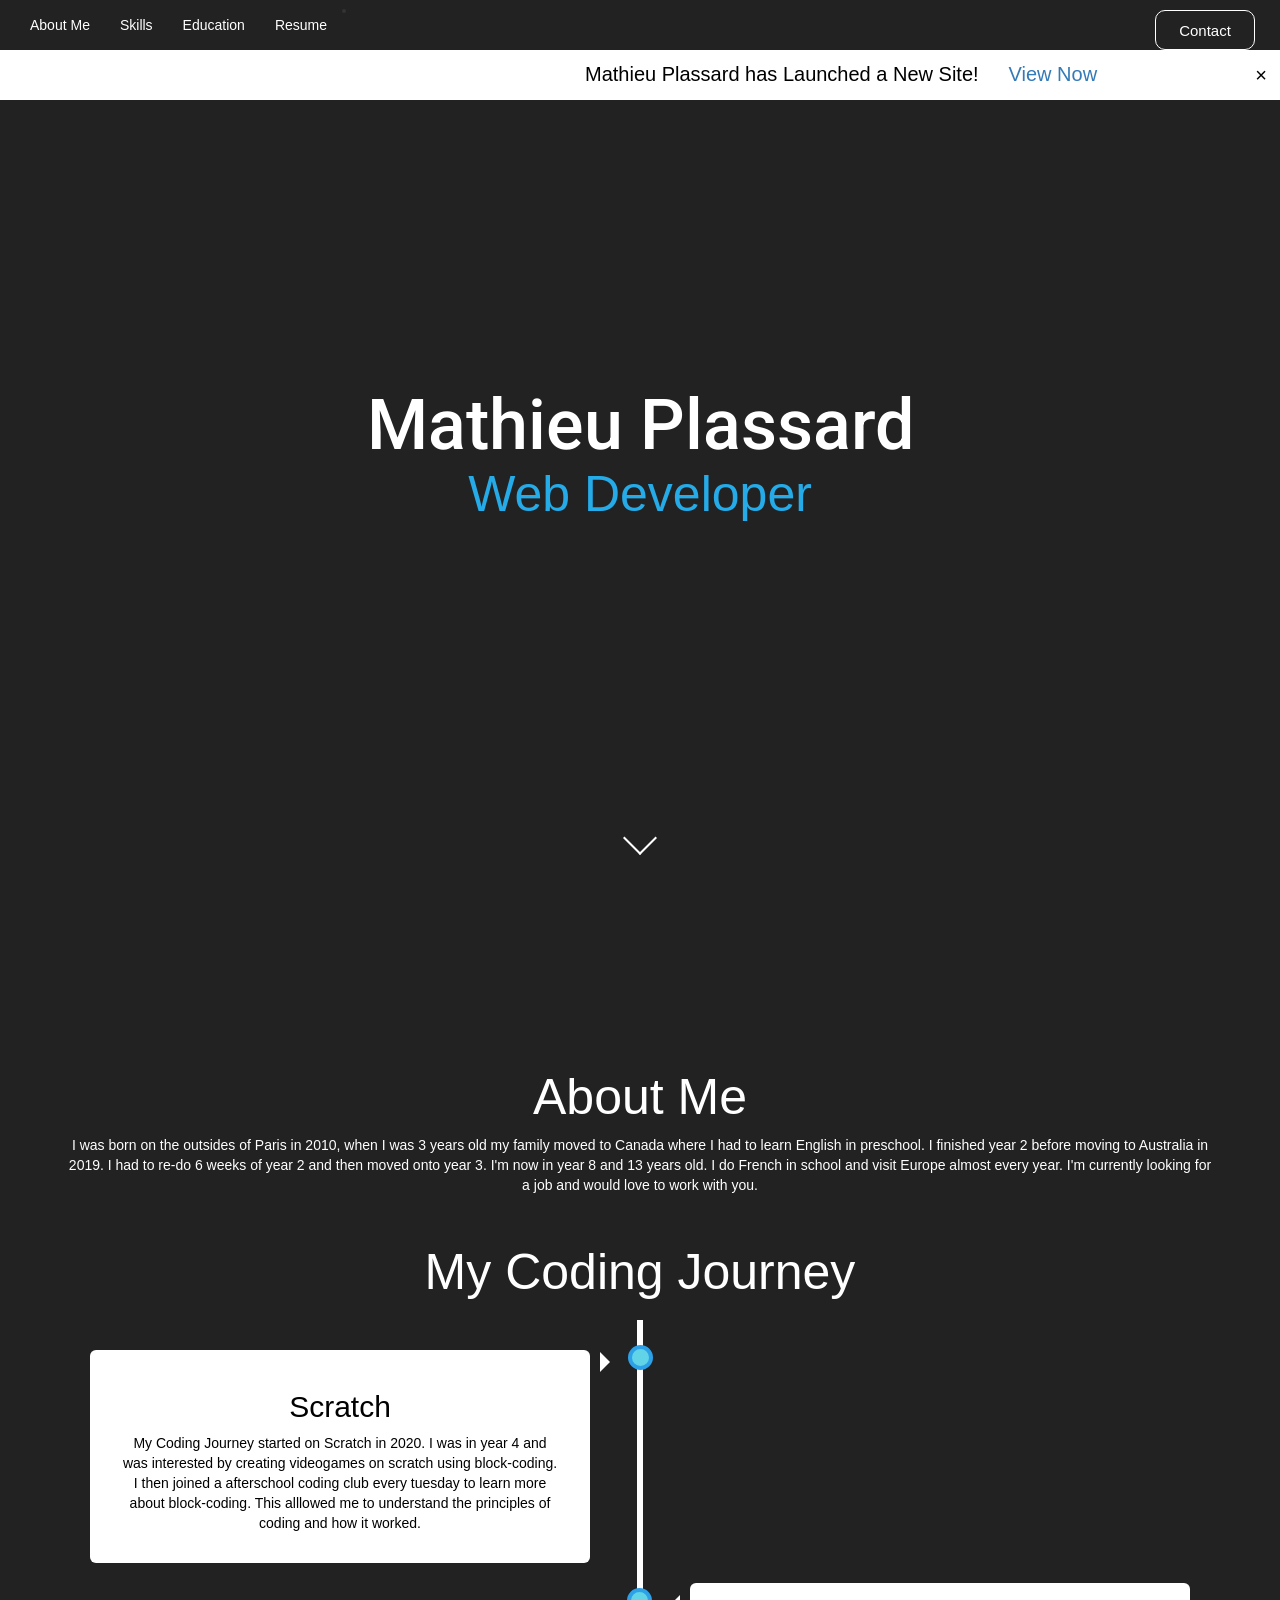
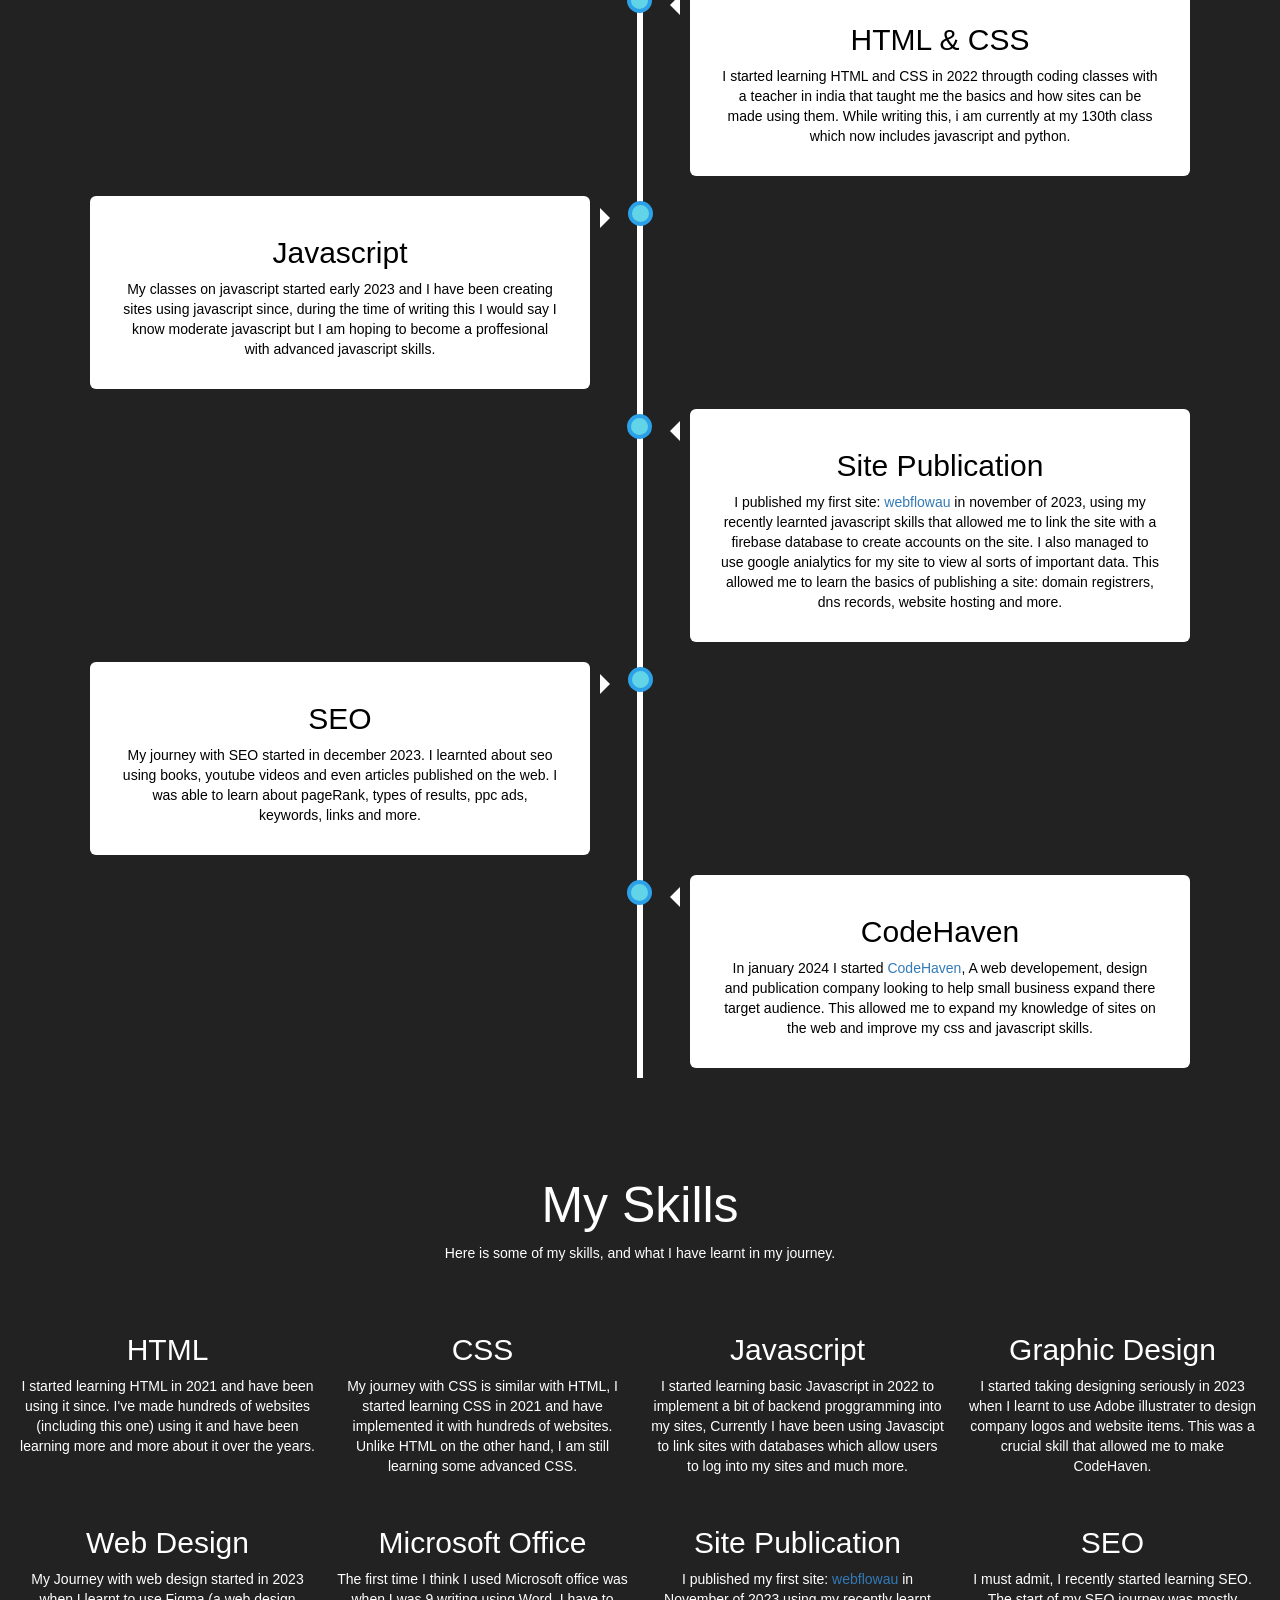
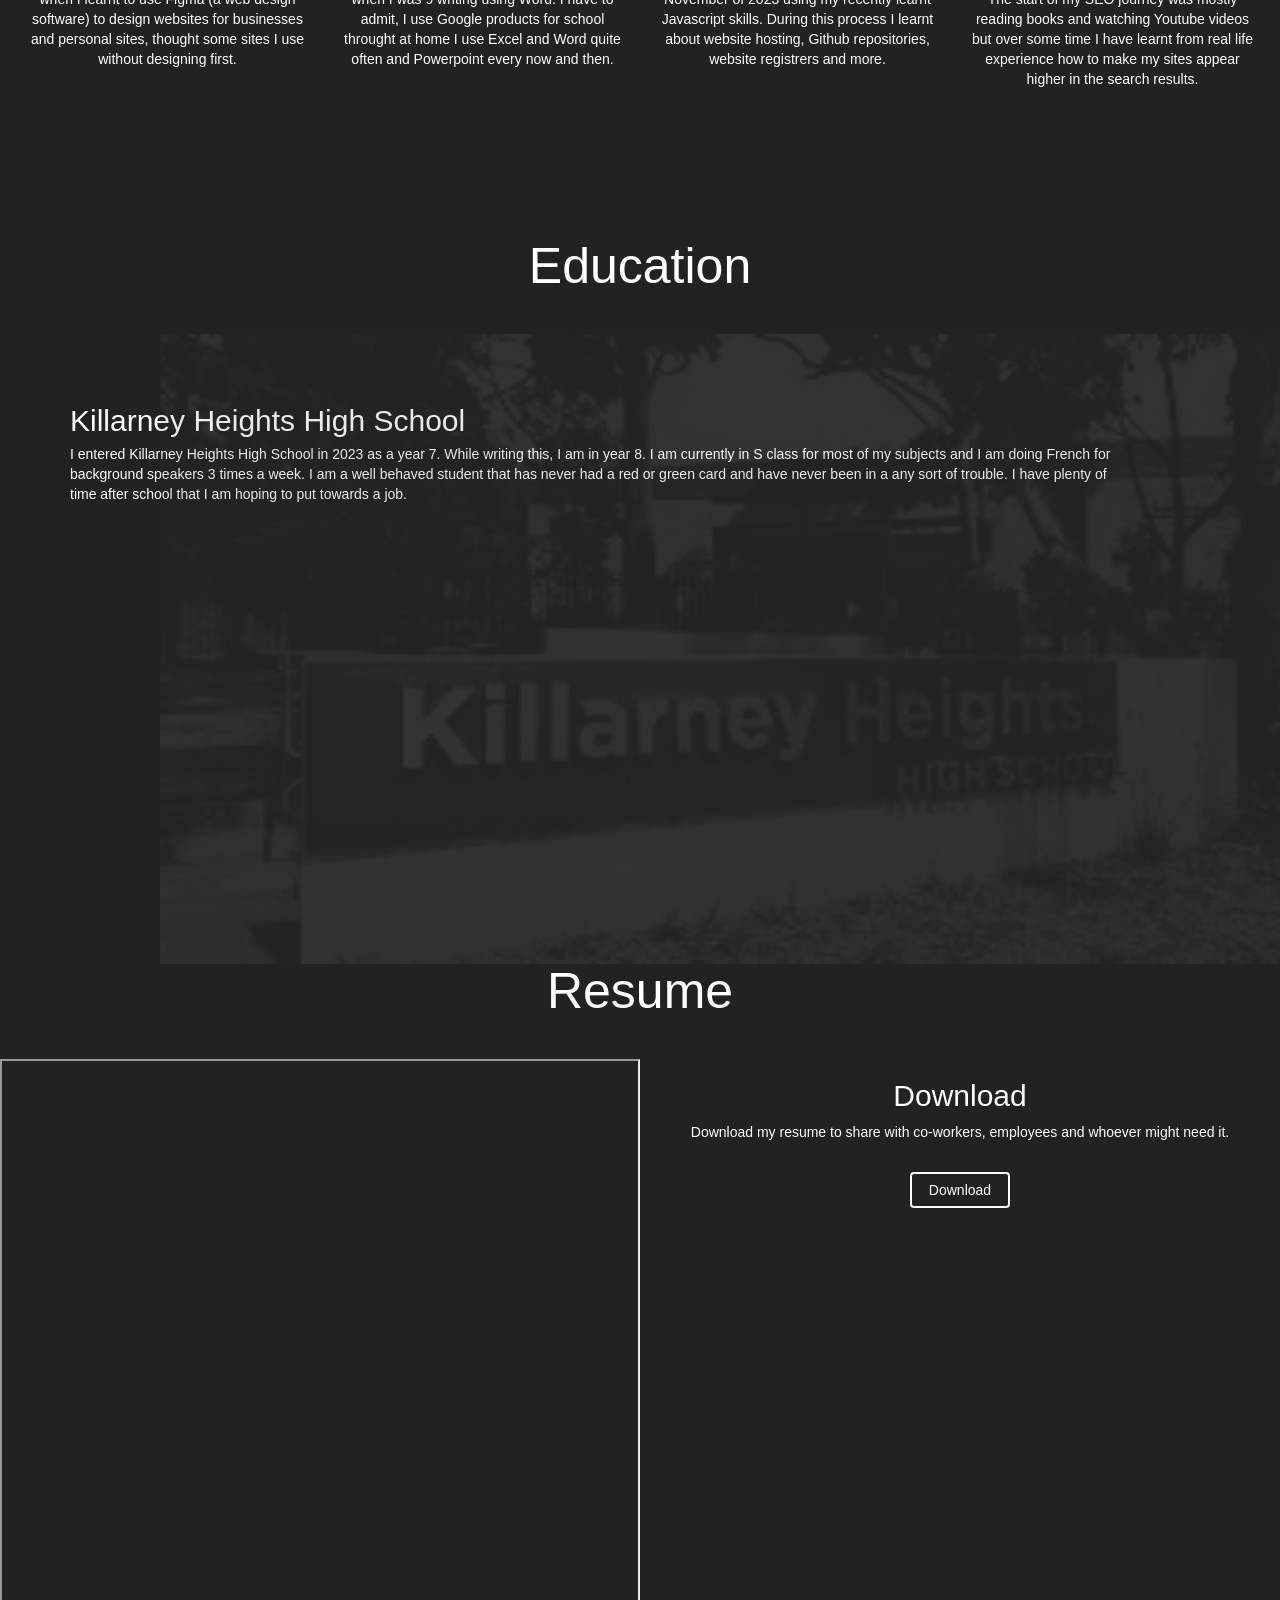
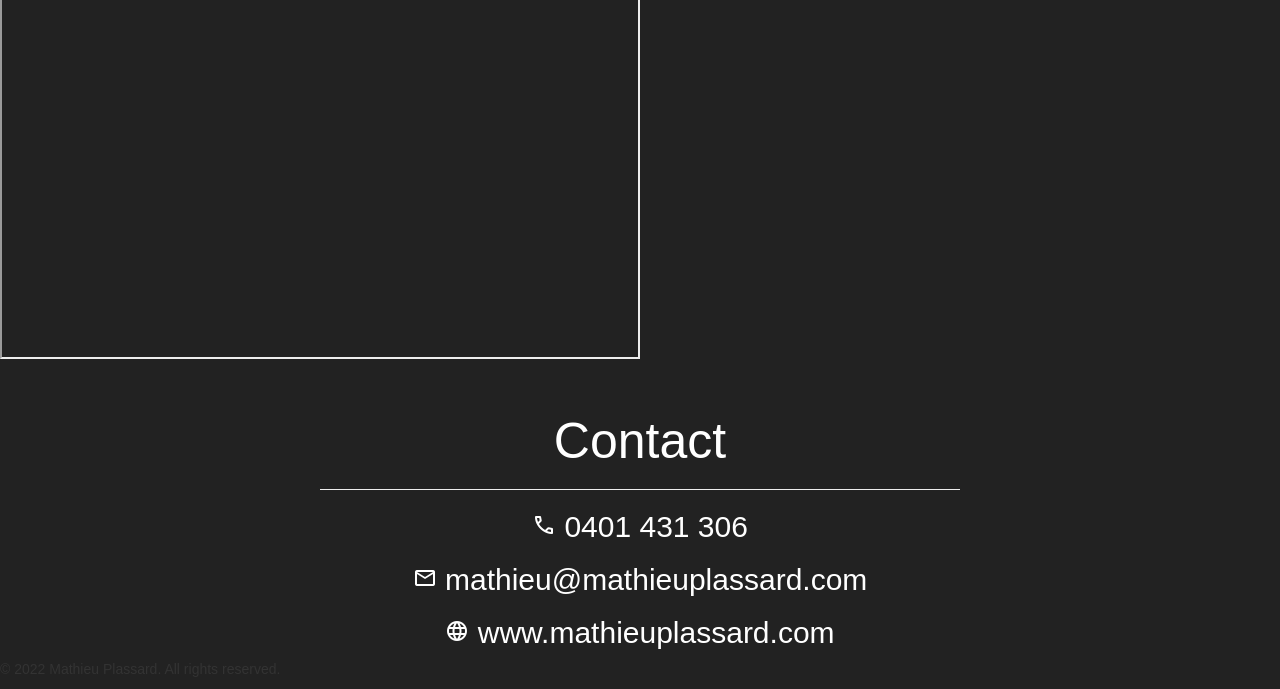
==== index.html @ 0a8beeb5 "Add files via upload" ====
<!DOCTYPE html>
<html lang="en">
<head>
    <meta charset="UTF-8">
    <meta name="viewport" content="width=device-width, initial-scale=1.0">
    <title>Mathieu Plassard</title>

    <link rel="stylesheet" href="https://maxcdn.bootstrapcdn.com/bootstrap/3.4.0/css/bootstrap.min.css">
    <script src="https://ajax.googleapis.com/ajax/libs/jquery/3.4.1/jquery.min.js"></script>
    <script src="https://maxcdn.bootstrapcdn.com/bootstrap/3.4.0/js/bootstrap.min.js"></script>
    <link rel="stylesheet" href="https://fonts.googleapis.com/css2?family=Material+Symbols+Outlined:opsz,wght,FILL,GRAD@24,400,0,0" />
</head>
<body>
  <div class="notification-bar">
    <p class="text1">Mathieu Plassard has Launched a New Site!<a target="_blank" href="https://www.code-haven.com">View Now</a></p>
		<button class="btn btn-close dismisbar"  type="button">&times;</button>
</div>

    <nav class="navbar-inverse bar" id="nav">
        <div class="navbar-header">
            <button type="button" class="navbar-toggle" data-toggle="collapse" data-target="#myNavbar">
                <span class="icon-bar"></span>
                <span class="icon-bar"></span>
                <span class="icon-bar"></span>
            </button>
        </div>
        <div class="collapse navbar-collapse" id="myNavbar">
            <ul class="nav navbar-nav text">
                <li><a class="item" href="#About"><p class="hover-underline-animation">About Me</p></a></li>
                <li><a class="item" href="#Skills"><p class="hover-underline-animation">Skills</p></a></li>                
                <li><a class="item" href="#Education"><p class="hover-underline-animation">Education</p></a></li>
                <li><a class="item" href="#Resume"><p class="hover-underline-animation">Resume</p></a></li>
                <li><a class="item contact" href="#Contacts"><p class="hover-underline-animation">Contact</p></a></li>
            </ul>
        </div>
    </nav>


    <div class="main">
        <h1>Mathieu Plassard</h1>
        <div class="frame">
            <div class="carousel">
              <p class="element">Web Developer</p>
              <p class="element">Web Designer</p>
              <p class="element">Website Expert</p>
              <p class="element">Student</p>
              <p class="element">Web Developer</p>
            </div>
        </div>
    </div>

    <section id="section05" class="demo">
        <a href="#section06"><span></span></a>
    </section>

    <div class="about" id="About">
        <h2 class="at">About Me</h2>
        <p class="ap">I was born on the outsides of Paris in 2010, when I was 3 years old my family moved to Canada where I had to learn English in preschool. I finished year 2 before moving to Australia in 2019. I had to re-do 6 weeks of year 2 and then moved onto year 3. I'm now in year 8 and 13 years old. I do French in school and visit Europe almost every year. I'm currently looking for a job and would love to work with you.</p>
        <h2 class="ct">My Coding Journey</h2>
          <div class="timeline">
            <div class="container left">
              <p>
                <i class="fa fa-code-fork" aria-hidden="true"></i>
              <div class="content">
                <h2>Scratch</h2>
                <p>My Coding Journey started on Scratch in 2020. I was in year 4 and was interested by creating videogames on scratch using block-coding. I then joined a afterschool coding club every tuesday to learn more about block-coding. This alllowed me to understand the principles of coding and how it worked.</p>
              </div>
            </div>
            <div class="container right">
              <div class="content">
                <h2>HTML & CSS</h2>
                <p>I started learning HTML and CSS in 2022 througth coding classes with a teacher in india that taught me the basics and how sites can be made using them. While writing this, i am currently at my 130th class which now includes javascript and python.</p>
              </div>
            </div>
              <div class="container left">
              <div class="content">
                <h2>Javascript</h2>
                <p>My classes on javascript started early 2023 and I have been creating sites using javascript since, during the time of writing this I would say I know moderate javascript but I am hoping to become a proffesional with advanced javascript skills.</p>
              </div>
            </div>
              <div class="container right">
              <div class="content">
                <h2>Site Publication</h2>
                <p>I published my first site: <a target="_blank" href="https://www.webflowau.com">webflowau</a> in november of 2023, using my recently learnted javascript skills that allowed me to link the site with a firebase database to create accounts on the site. I also managed to use google anialytics for my site to view al sorts of important data. This allowed me to learn the basics of publishing a site: domain registrers, dns records, website hosting and more.</p>
              </div>
            </div>
            <div class="container left">
              <div class="content">
                <h2>SEO</h2>
                <p>My journey with SEO started in december 2023. I learnted about seo using books, youtube videos and even articles published on the web. I was able to learn about pageRank, types of results, ppc ads, keywords, links and more.</p>
              </div>
            </div>
              <div class="container right">
              <div class="content">
                <h2>CodeHaven</h2>
                <p>In january 2024 I started <a target="_blank" href="https://code-haven.com">CodeHaven</a>, A web developement, design and publication company looking to help small business expand there target audience. This allowed me to expand my knowledge of sites on the web and improve my css and javascript skills.</p>
              </div>
            </div>
          </div>
    </div>

    <div class="experience" id="Skills">
      <h1>My Skills</h1>
      <p>Here is some of my skills, and what I have learnt in my journey.
        <div class="e-grid">
          <div class="e-item">
            <h2>HTML</h2>
            <p>I started learning HTML in 2021 and have been using it since. I've made hundreds of websites (including this one) using it and have been learning more and more about it over the years.</p>
          </div>
          <div class="e-item">
            <h2>CSS</h2>
            <p>My journey with CSS is similar with HTML, I started learning CSS in 2021 and have implemented it with hundreds of websites. Unlike HTML on the other hand, I am still learning some advanced CSS.</p>
          </div>
          <div class="e-item">
            <h2>Javascript</h2>
            <p>I started learning basic Javascript in 2022 to implement a bit of backend proggramming into my sites, Currently I have been using Javascipt to link sites with databases which allow users to log into my sites and much more.</p>
          </div>
          <div class="e-item">
            <h2>Graphic Design</h2>
            <p>I started taking designing seriously in 2023 when I learnt to use Adobe illustrater to design company logos and website items. This was a crucial skill that allowed me to make CodeHaven.</p>
          </div>
          <div class="e-item">
            <h2>Web Design</h2>
            <p>My Journey with web design started in 2023 when I learnt to use Figma (a web design software) to design websites for businesses and personal sites, thought some sites I use without designing first.</p>
          </div>
          <div class="e-item">
            <h2>Microsoft Office</h2>
            <p>The first time I think I used Microsoft office was when I was 9 writing using Word. I have to admit, I use Google products for school throught at home I use Excel and Word quite often and Powerpoint every now and then.</p>
          </div>
          <div class="e-item">
            <h2>Site Publication</h2>
            <p>I published my first site: <a target="_blank" href="https://www.webflowau.com">webflowau</a> in November of 2023 using my recently learnt Javascript skills. During this process I learnt about website hosting, Github repositories, website registrers and more.</p>
          </div>
          <div class="e-item">
            <h2>SEO</h2>
            <p>I must admit, I recently started learning SEO. The start of my SEO journey was mostly reading books and watching Youtube videos but over some time I have learnt from real life experience how to make my sites appear higher in the search results.</p>
          </div>
        </div>
    </div>

    <br>

    <div class="education" id="Education">
      <h1>Education</h1>
      <div class="khps">
        <h2>Killarney Heights High School</h2>
        <p>I entered Killarney Heights High School in 2023 as a year 7. While writing this, I am in year 8. I am currently in S class for most of my subjects and I am doing French for background speakers 3 times a week. I am a well behaved student that has never had a red or green card and have never been in a any sort of trouble. I have plenty of time after school that I am hoping to put towards a job.</p>
        <img class="khps_img" src="khhs.png">
      </div>
    </div>

    <div class="resume" id="Resume">
      <h1>Resume</h1>
      <div class="rd">
        <div class="rl">
          <iframe src="https://docs.google.com/document/d/1Q7YB9gleJgCinx4DxLpVsQCvsEAiogV7281ui-OFMyQ/edit"></iframe>
        </div>
        <div class="rr">
          <h2>Download</h2>
          <p>Download my resume to share with co-workers, employees and whoever might need it.</p>
          <a href="Resume.docx" class="btn">Download</a>
        </div>
      </div>
    </div>

    <div class="contacts" id="Contacts">
      <h1>Contact</h1>
      <hr>
      <h2 class="cp"><span class="material-symbols-outlined">call</span> 0401 431 306</h2>
      <h2 class="ce"><span class="material-symbols-outlined">mail</span> mathieu@mathieuplassard.com</h2>
      <h2 class="cs"><span class="material-symbols-outlined">language</span> www.mathieuplassard.com</h2>
    </div>

    <p>&copy; 2022 Mathieu Plassard. All rights reserved.</p>
    

    <link rel="stylesheet" href="style.css">
    <script src="main.js"></script>


</div>
</body>
</html>
---- style.css ----
@import url("https://fonts.googleapis.com/css2?family=Roboto&display=swap");

body {
  background-color: #222;
  width: 100%;
  max-width: 100%;
}

.notification-bar {
  position: sticky;
  z-index: 10;
  top: 50px;
  height: 50px;
  left: 0;
  right: 0;
	background-color:white;
  margin-top: 10px;
  font-size: 20px;
  right: 50%;
}

.text1 a {
  margin-left: 30px;
}

.notification-bar a:hover {
  text-decoration: none;
}

.text1 {
  position: absolute;
  top: 10px;
  color: black;
  display: inline;
  padding-left: 20px;
  padding-left: 65vh;
}

.btn.btn-close {
  display: inline-block;
  float: right;
  color: black;
  background-color: white;
	font-weight:500;
  font-size: 20px;
  padding-top: 10px;
}



@media (max-width: 890px) {
  /* mobile settings */
  .navbar-toggle {
    display: block;
    color: white;
    background-color: #222;
  }
  .navbar-collapse {
    display: none;
  }
  .navbar-collapse.collapse.active {
    display: block;
  }
  .navbar-nav {
    margin-top: 0;
    background-color: #222;
    position: fixed;
    width: 100%;
    top: 50px; /* Adjust this value to match the height of your navbar */
    z-index: 9998;
    box-shadow: 9px 9px 9px rgba(0, 0, 0, 0.17);
  }
  .navbar-nav li {
    text-align: center;
    margin: 10px 0;
  }
  .navbar-nav li a {
    color: black;
  }
  .navbar-toggle:hover .icon-bar {
    background-color: black;
  }
}

@media (min-width: 890px) {
  /* desktop settings */
}

.text {
  float: left;
  color: white;
}

.contact {
  float: right;
  margin: 10px 10px;
  padding: 5px;
  border: 1px solid white;
  border-radius: 10px;
  width: 100px;
  text-align: center;
  height: 40px;
  font-size: 15px;
}

.contact p {
  margin: 0;
  padding: 0;
  color: white;
  margin-top: 4px;
}

.contact:hover {
  text-decoration: none;
}

.bar {
  background-color: #222;
  height: 50px;
  z-index: 9999;
  position: fixed;
  width: 100%;
  top: 0;
}

.item {
  color: #25abe8;
}

.text a :hover {
  color: white;
  visibility: initial;
}

.hover-underline-animation {
  display: inline-block;
  position: relative;
  color: white;
}

.hover-underline-animation::after {
  content: "";
  position: absolute;
  width: 100%;
  transform: scaleX(0);
  height: 2px;
  bottom: 0;
  left: 0;
  background-color: #25abe8;
  transform-origin: bottom right;
  transition: transform 0.25s ease-out;
}

.hover-underline-animation:hover::after {
  transform: scaleX(1);
  transform-origin: bottom left;
}

.main {
  position: absolute;
  top: 50%;
  left: 50%;
  -ms-transform: translateX(-50%) translateY(-50%);
  -webkit-transform: translate(-50%, -50%);
  transform: translate(-50%, -50%);
  text-align: center;
}

.main h1 {
  color: white;
  font-size: 70px;
  font-family: "Roboto", sans-serif;
  margin-bottom: 0;
}

.frame {
  margin: 0 auto;
  width: 600px;
  height: 70px;
  border-radius: 2px;
  background: #222;
  overflow: hidden;
}

.element {
  text-align: center;
  font-size: 50px;
  line-height: 60px;
  color: #25abe8;
}

.carousel {
  animation: carousel 8s ease-in-out infinite;
}

@keyframes carousel {
  0%,
  20% {
    transform: translateY(-0px);
  }
  25%,
  45% {
    transform: translateY(-70px);
  }
  50%,
  70% {
    transform: translateY(-140px);
  }
  75%,
  95% {
    transform: translateY(-210px);
  }
  100% {
    transform: translateY(-280px);
  }
}


#section05 a {
  padding-top: 70px;
}

#section05 a span {
  position: absolute;
  bottom: 60px;
  left: 50%;
  width: 24px;
  height: 24px;
  margin-left: -12px;
  border-left: 2px solid white;
  border-bottom: 2px solid white;
  -webkit-transform: rotate(-45deg);
  transform: rotate(-45deg);
  -webkit-animation: sdb05 2s infinite;
  animation: sdb05 2s infinite;
  box-sizing: border-box;
  bottom: 50px;
}

@-webkit-keyframes sdb05 {
  0% {
    -webkit-transform: rotate(-45deg) translate(0, 0);
    opacity: 0;
  }
  50% {
    opacity: 1;
  }
  100% {
    -webkit-transform: rotate(-45deg) translate(-20px, 20px);
    opacity: 0;
  }
}

.about {
  text-align: center;
  margin-top: 90vh !important;
  padding-top: 20vh;
  color: white;
  margin: auto;
}

/* Timeline From Here */

/* The actual timeline (the vertical ruler) */
.timeline {
  position: relative;
  max-width: 1200px;
  margin: 0 auto;
  color: black;
  margin-top: 30px;
}

/* The actual timeline (the vertical ruler) */
.timeline::after {
  content: '';
  position: absolute;
  width: 6px;
  background-color: white;
  top: -10px;
  bottom: 0px;
  left: 50%;
  margin-left: -3px;
}



/* Container around content */
.container {
  padding: 10px 50px;
  position: relative;
  background-color: inherit;
  width: 50%;
  margin: 0;
}

/* The circles on the timeline */
.container::after {
  content: '';
  position: absolute;
  width: 25px;
  height: 25px;
  right: -13px;
  background-color: #61D4E8;
  border: 4px solid #2DA1E7;
  top: 15px;
  border-radius: 50%;
  z-index: 1;
}

/* Place the container to the left */
.left {
  left: 0;
}

/* Place the container to the right */
.right {
  left: 50%;
}

/* Add arrows to the left container (pointing right) */
.left::before {
  content: " ";
  height: 0;
  position: absolute;
  top: 22px;
  width: 0;
  z-index: 1;
  right: 30px;
  border: medium solid white;
  border-width: 10px 0 10px 10px;
  border-color: transparent transparent transparent white;
}

/* Add arrows to the right container (pointing left) */
.right::before {
  content: " ";
  height: 0;
  position: absolute;
  top: 22px;
  width: 0;
  z-index: 1;
  left: 30px;
  border: medium solid white;
  border-width: 10px 10px 10px 0;
  border-color: transparent white transparent transparent;
}

/* Fix the circle for containers on the right side */
.right::after {
  left: -13px;
}

/* The actual content */
.content {
  padding: 20px 30px;
  background-color: white;
  position: relative;
  border-radius: 6px;
 }

/* Media queries - Responsive timeline on screens less than 600px wide */
@media screen and (max-width: 600px) {
/* Place the timelime to the left */
  .timeline::after {
    left: 27px;
  }

/* Full-width containers */
  .container {
    width: 100%;
    padding-left: 70px;
    padding-right: 25px;
  }

/* Make sure that all arrows are pointing leftwards */
  .container::before {
    left: 60px;
    border: medium solid white;
    border-width: 10px 10px 10px 0;
    border-color: transparent white transparent transparent;
  }

/* Make sure all circles are at the same spot */
  .left::after, .right::after {
    left: 15px;
  }

/* Make all right containers behave like the left ones */
  .right {
    left: 0%;
  }
}

.at {
  font-size: 50px;
}

.ct {
  margin-top: 50px;
  font-size: 50px;
}

.ap {
  margin-left: 5%;
  margin-right: 5%;
}

.experience {
  text-align: center;
  color: white;
  padding-top: 50px;
}

.experience h1 {
  font-size: 50px;
  margin-top: 50px;
}

.e-grid {
  display: grid;
  grid-template-columns: 1fr 1fr 1fr 1fr;
  margin: 50px 20px 50px 20px;
  column-gap: 20px;
  row-gap: 20px;
}

.education {
  text-align: center;
  color: white;
  padding-top: 50px;
}

.education .khps_img {
  float: right;
  opacity: 0.1;
  height: 70vh;
}

.education .khps h2 {
  position: absolute;
  margin-top: 70px;
  left: 70px;
}

.education .khps p {
  position: absolute;
  margin-top: 110px;
  left: 70px;
  text-align: left;
  padding-right: 150px;
}

.education h1 {
  font-size: 50px;
  margin-bottom: 40px;
}

.resume {
  margin-top: 450px;
  padding-top: 50px;
  color: white;
  text-align: center;
  display: block;
}

.resume h1 {
  margin-bottom: 40px;
  font-size: 50px;
}

.rd {
  display: flex;
  flex-direction: row;
  width: 100%;
}

.rr {
  display: flex;
  flex-direction: column;
  width: 50%;
}

.rl {
  width: 50%;
}

.resume iframe {
  width: 100%;
  height: 100vh;
}

.resume a {
  color: white;
  border: 2px solid white;
  width: 100px;
  margin: 20px auto 0 auto;
}

.resume a:hover {
  text-decoration: none;
  color: white;
} 

.contacts {
  text-align: center;
  color: white;
  margin-top: 50px;
}

.contacts h1 {
  font-size: 50px;
}

.contacts hr {
  width: 50vw;
}

.footer {
  color: black;
  background-color: white;
  margin-top: 70px;
}
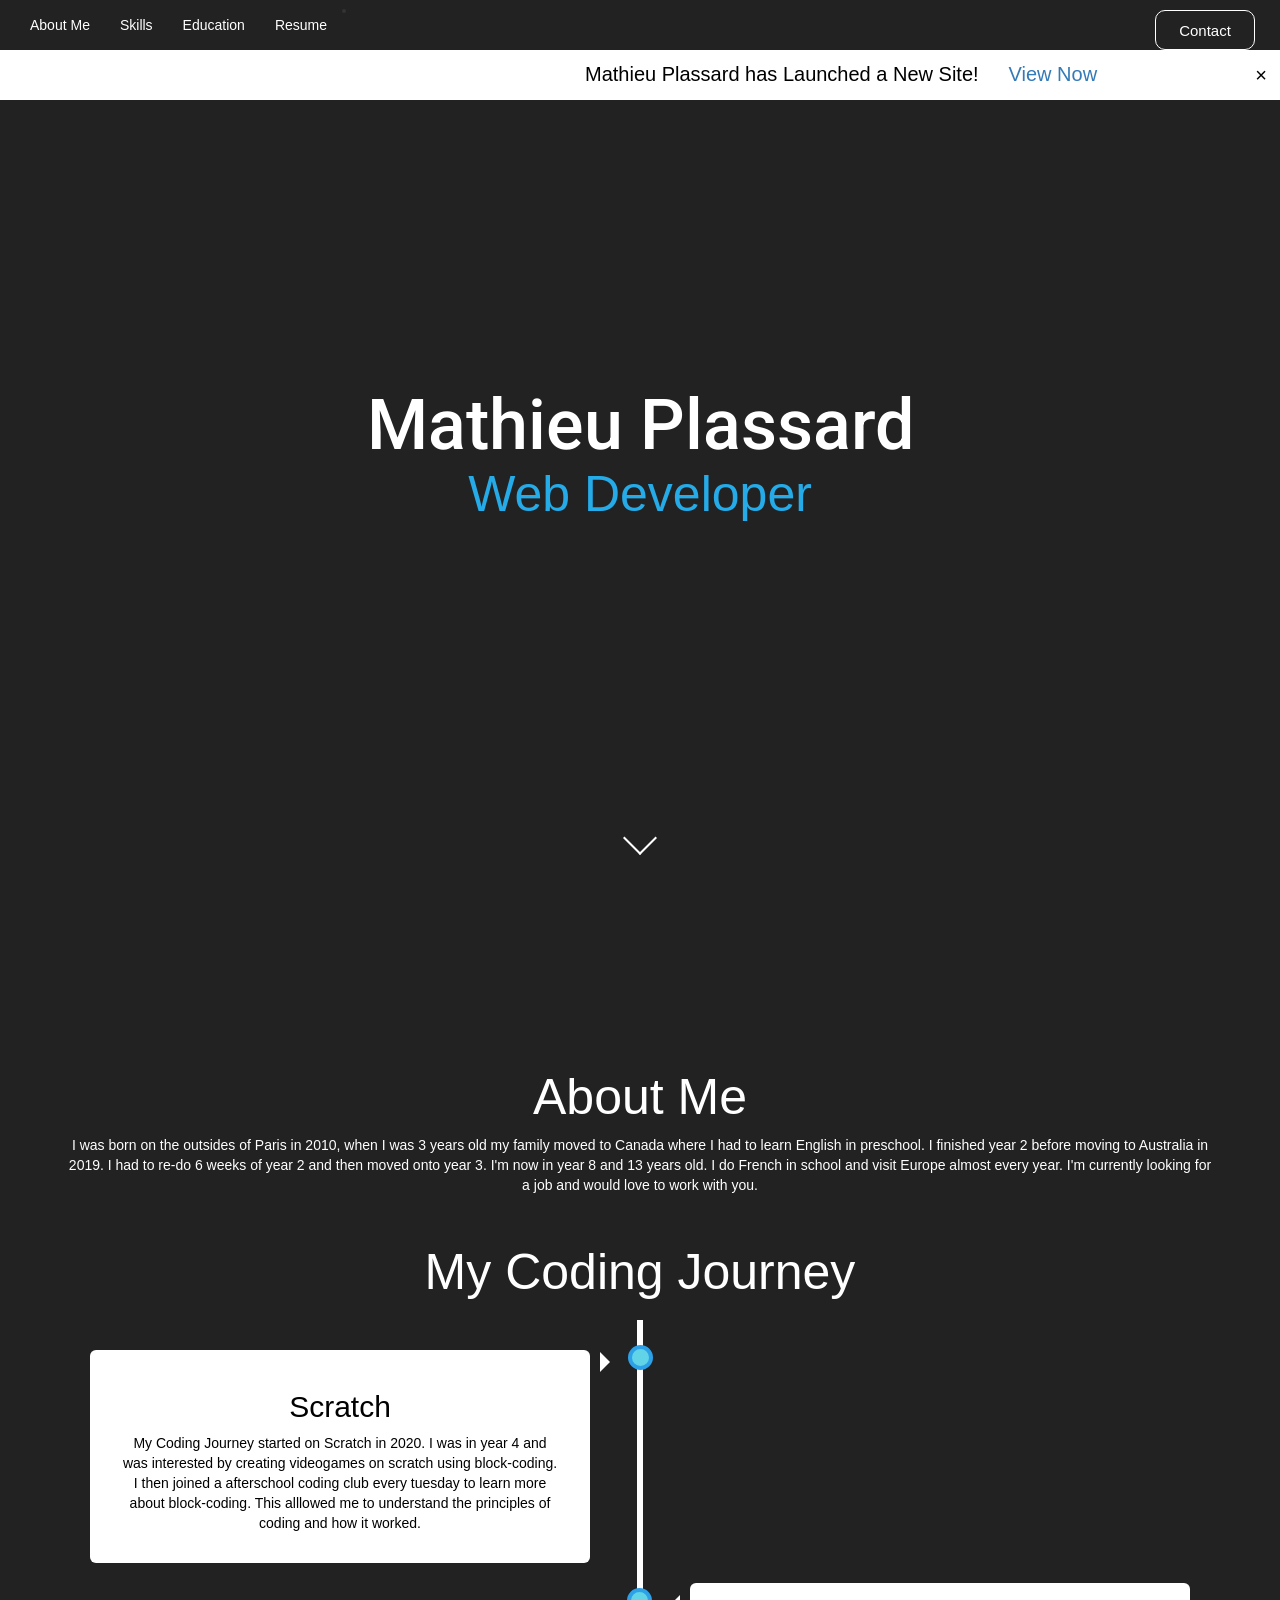
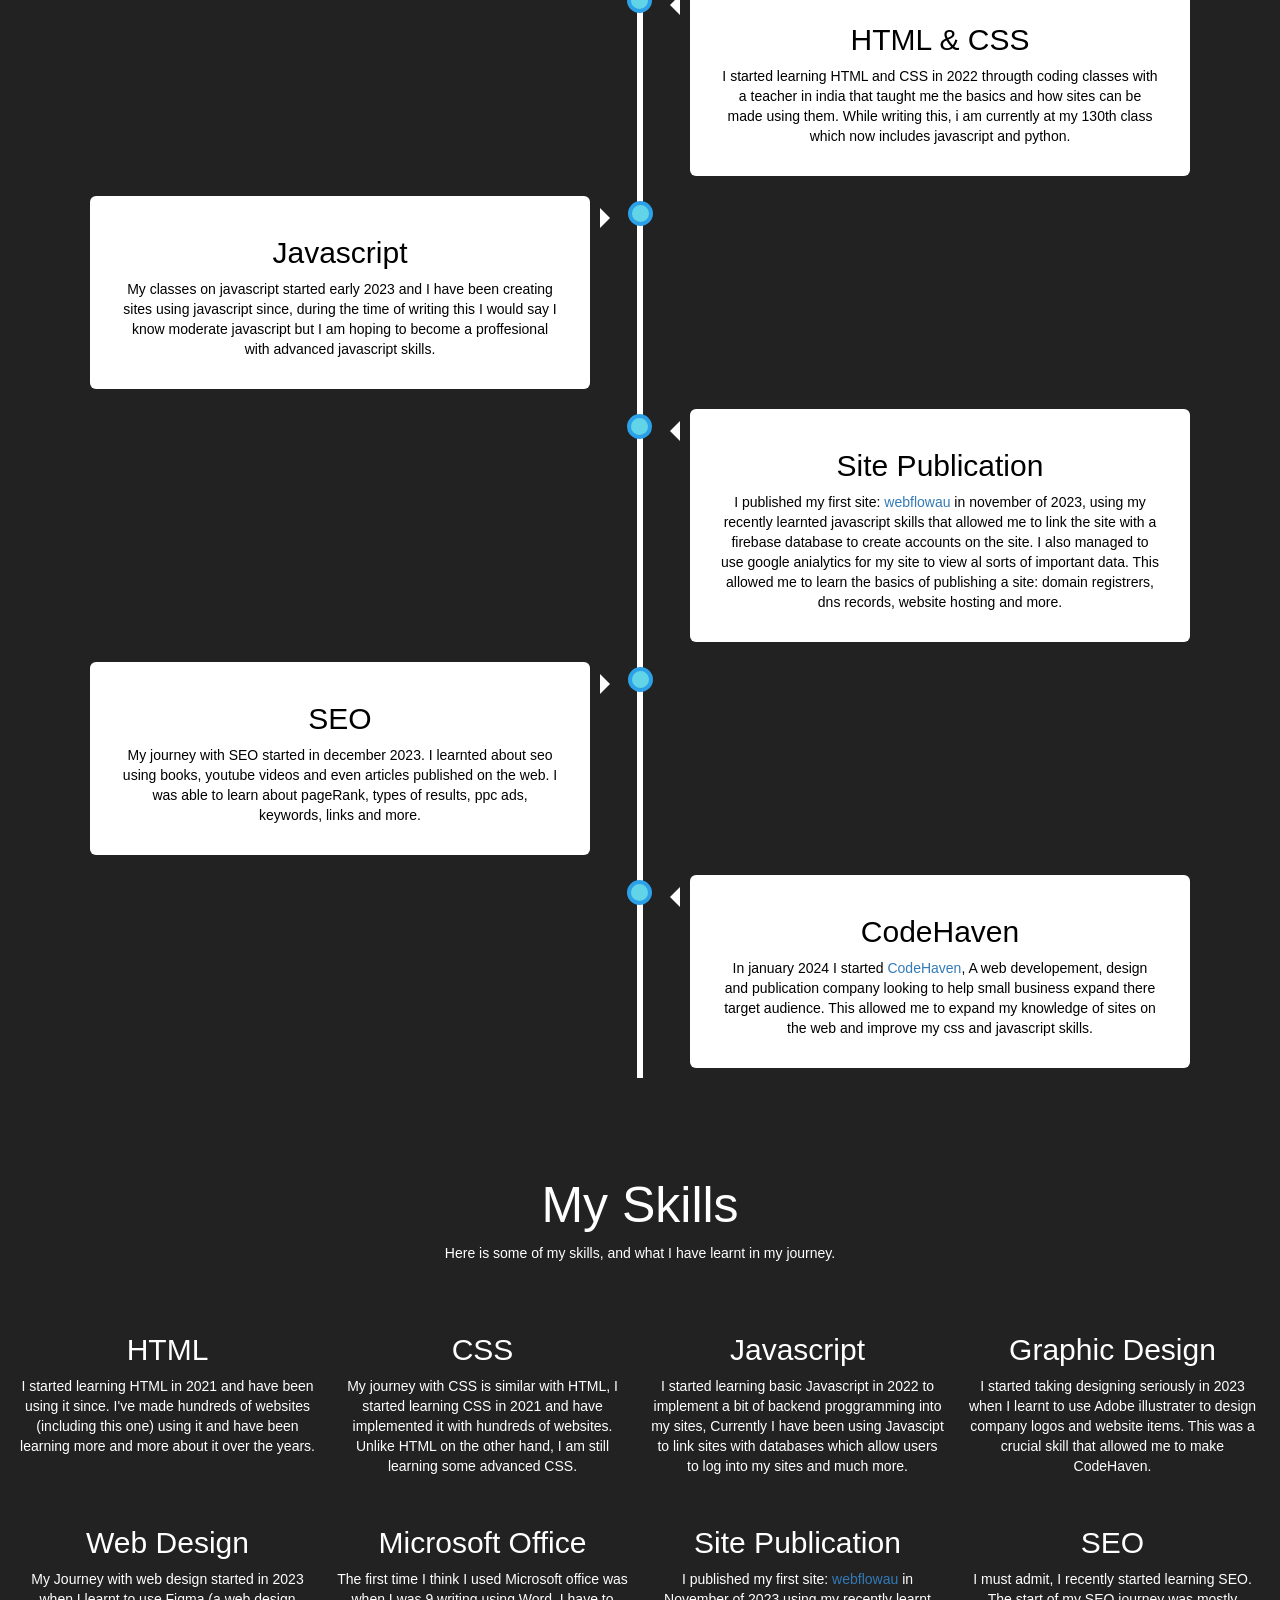
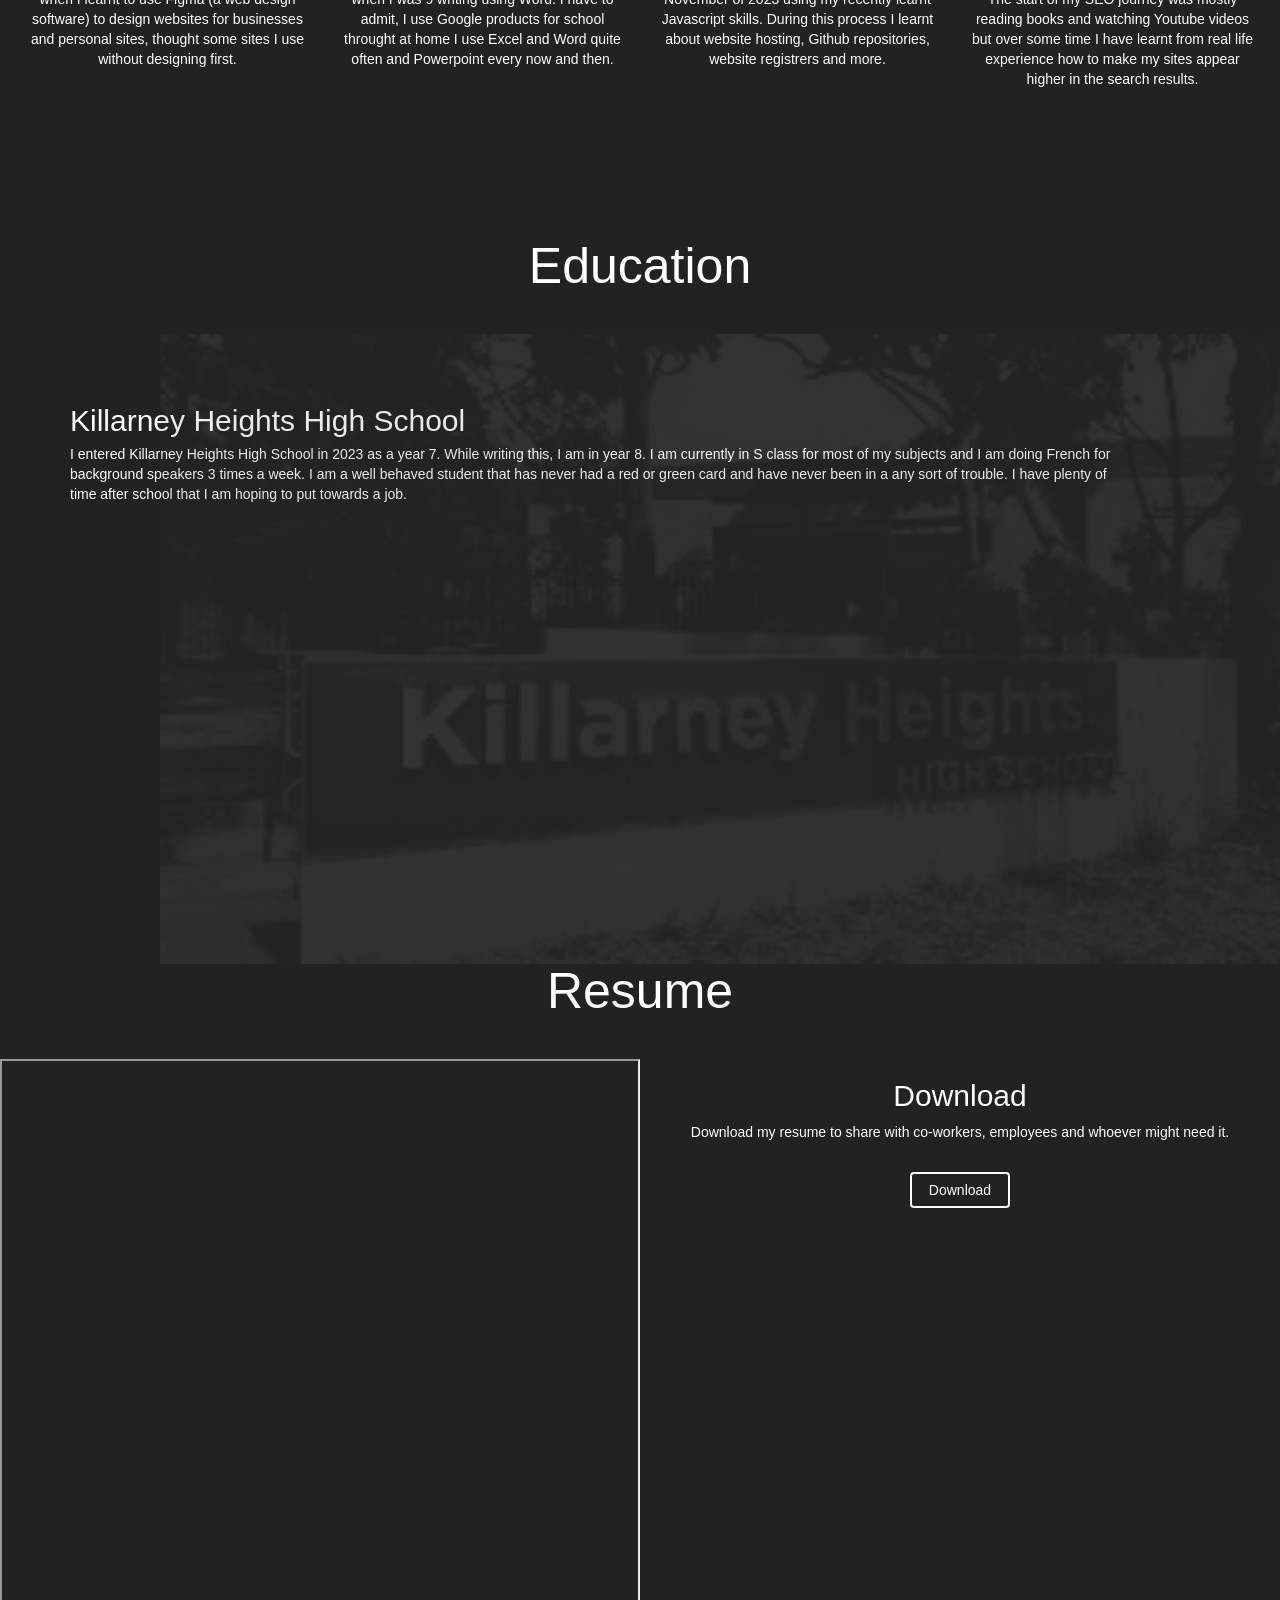
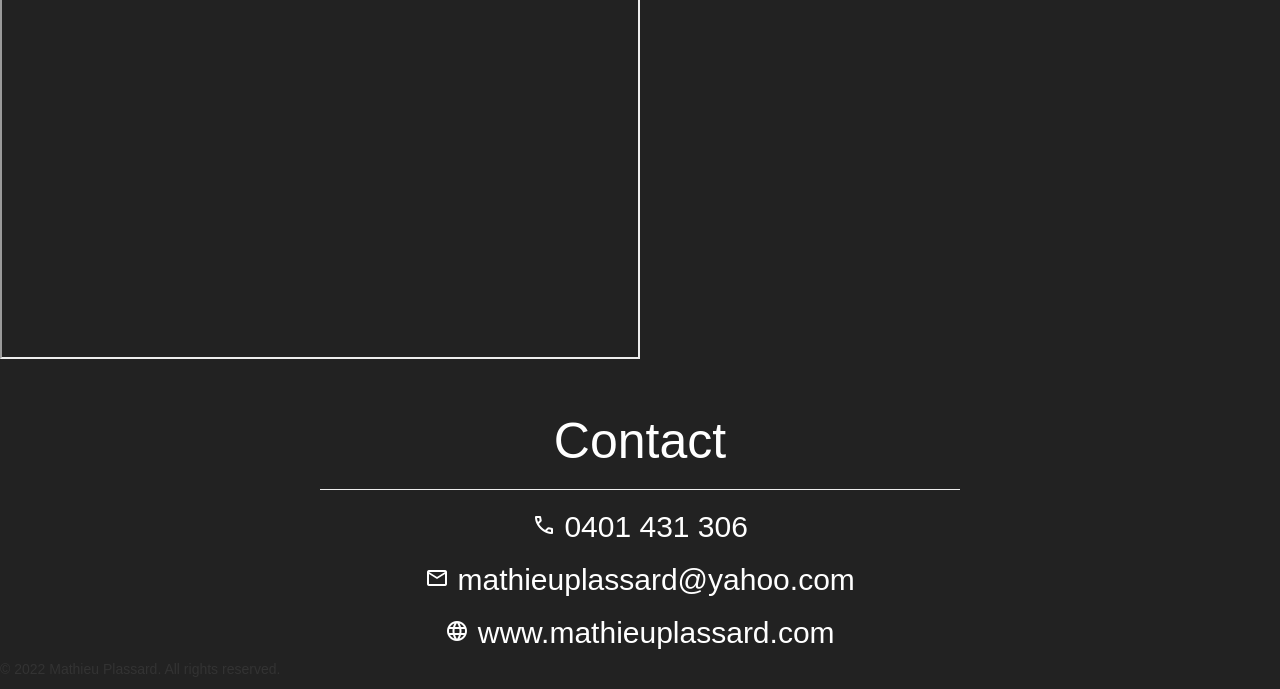
==== commit 22454a10: "Add files via upload V@ includes new seo techniques like a meta description and keyword tag and also" ====
--- a/index.html
+++ b/index.html
@@ -3,6 +3,10 @@
 <head>
     <meta charset="UTF-8">
     <meta name="viewport" content="width=device-width, initial-scale=1.0">
+    <meta name="author" content="Mathieu Plassard">
+    <meta name="keywords" content="Mathieu Plassard, Mathieu Plassard's website, Plassard, Mathieu, Web developer, Mathieu Plassard">
+    <meta name="description" content="Mathieu Plassard | Web Developer, Designer, Expert and student looking for an employment opportunity.">
+    <link rel="icon" href="apple.png" type="image/x-icon">
     <title>Mathieu Plassard</title>
 
     <link rel="stylesheet" href="https://maxcdn.bootstrapcdn.com/bootstrap/3.4.0/css/bootstrap.min.css">
@@ -167,7 +171,7 @@
       <h1>Contact</h1>
       <hr>
       <h2 class="cp"><span class="material-symbols-outlined">call</span> 0401 431 306</h2>
-      <h2 class="ce"><span class="material-symbols-outlined">mail</span> mathieu@mathieuplassard.com</h2>
+      <h2 class="ce"><span class="material-symbols-outlined">mail</span> mathieuplassard@yahoo.com</h2>
       <h2 class="cs"><span class="material-symbols-outlined">language</span> www.mathieuplassard.com</h2>
     </div>
 
--- a/style.css
+++ b/style.css
@@ -519,4 +519,64 @@
   color: black;
   background-color: white;
   margin-top: 70px;
+}
+
+/* Phone Settings From Here */
+
+@media (max-width: 890px) {
+  .main h1 {
+    width: 80vw;
+    margin: auto;
+  }
+
+  .main {
+    text-align: center;
+    margin: auto;
+  }
+
+  .e-grid {
+    grid-template-columns: 1fr 1fr;
+  }
+
+  .education img {
+    width: 100vw;
+  }
+
+  .education h2 {
+    padding: auto;
+  }
+
+  .education p {
+    padding-top: 60px;
+  }
+
+  .resume .rd {
+    display: flex;
+    flex-direction: column;
+    width: 100vw;
+  }
+
+  .resume .rl {
+    width: 100vw;
+  }
+
+  .resume .rr {
+    text-align: center;
+    margin: auto;
+  }
+
+  .contacts {
+    width: 100vw;
+  }
+
+  .notification-bar p {
+    padding: 0;
+    position: sticky;
+    left: 0;
+    font-size: 14px;
+  }
+
+  body {
+    max-width: 100vw;
+  }
 }
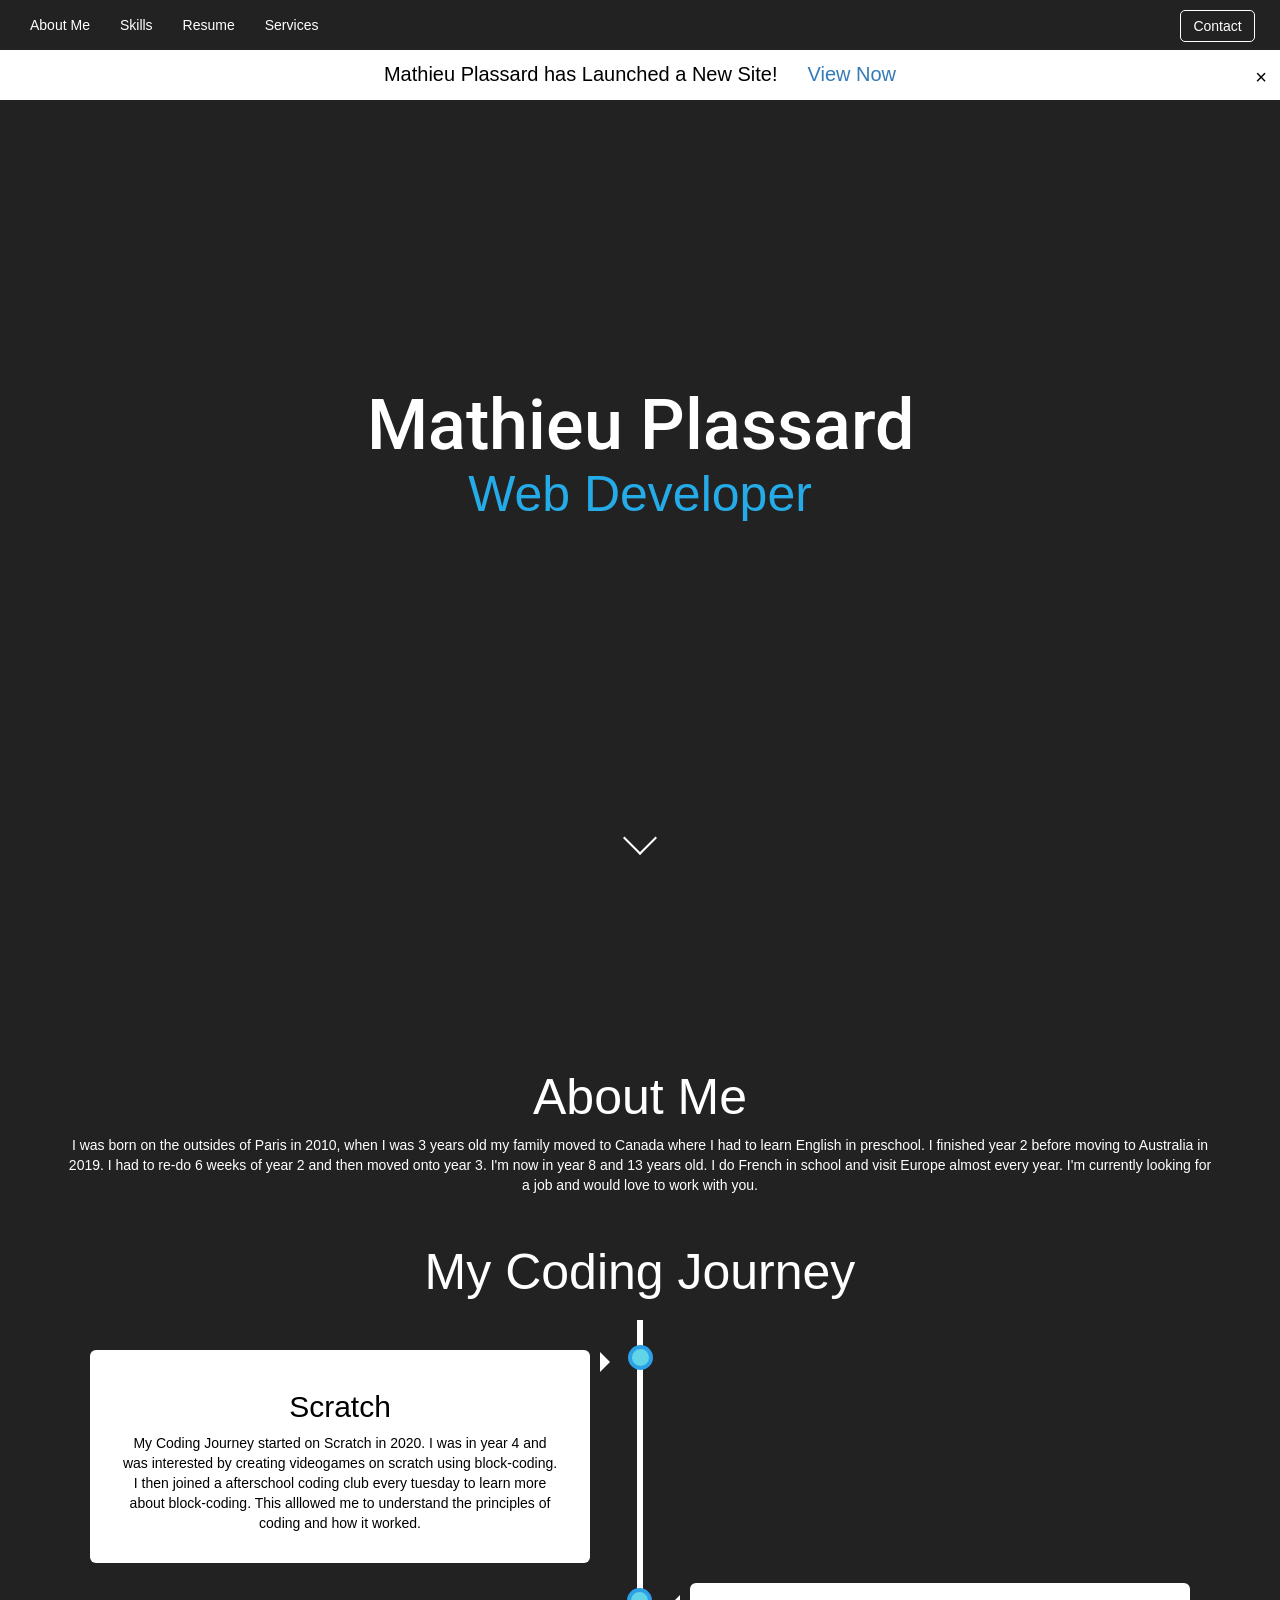
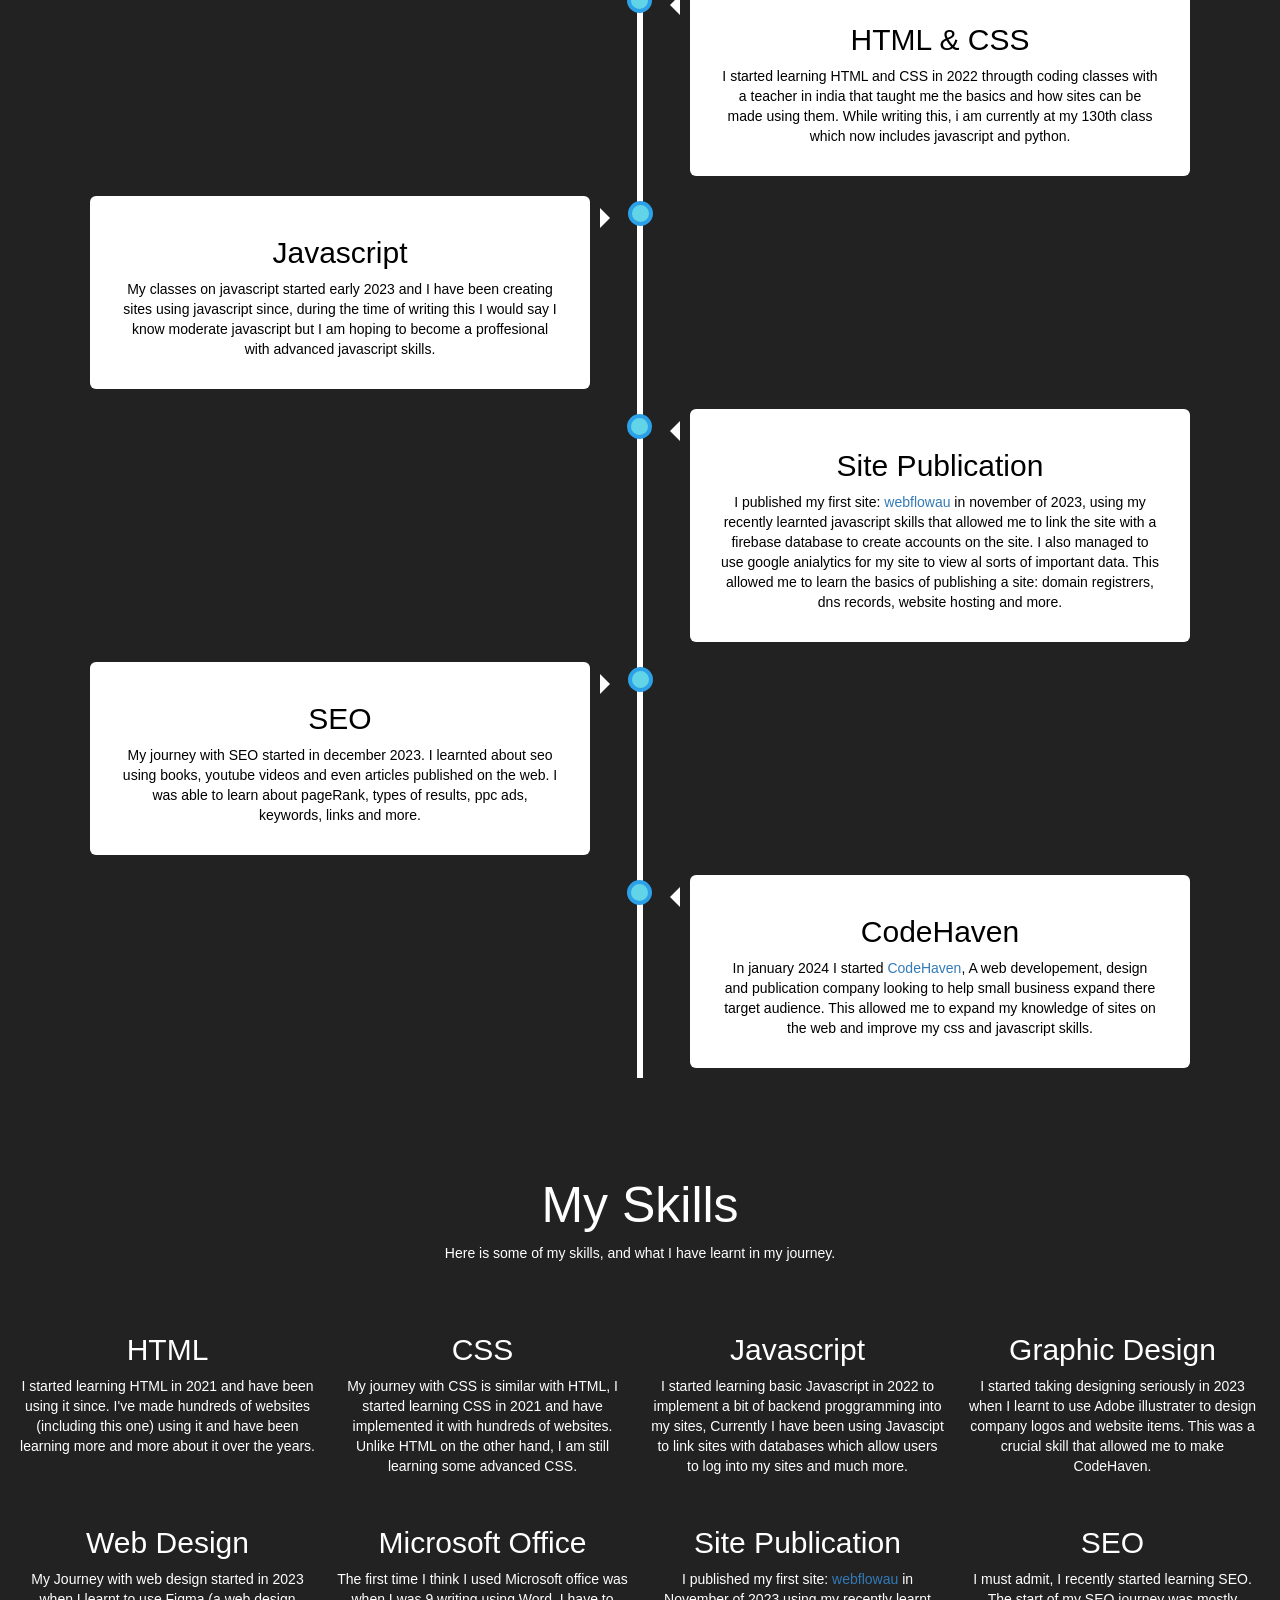
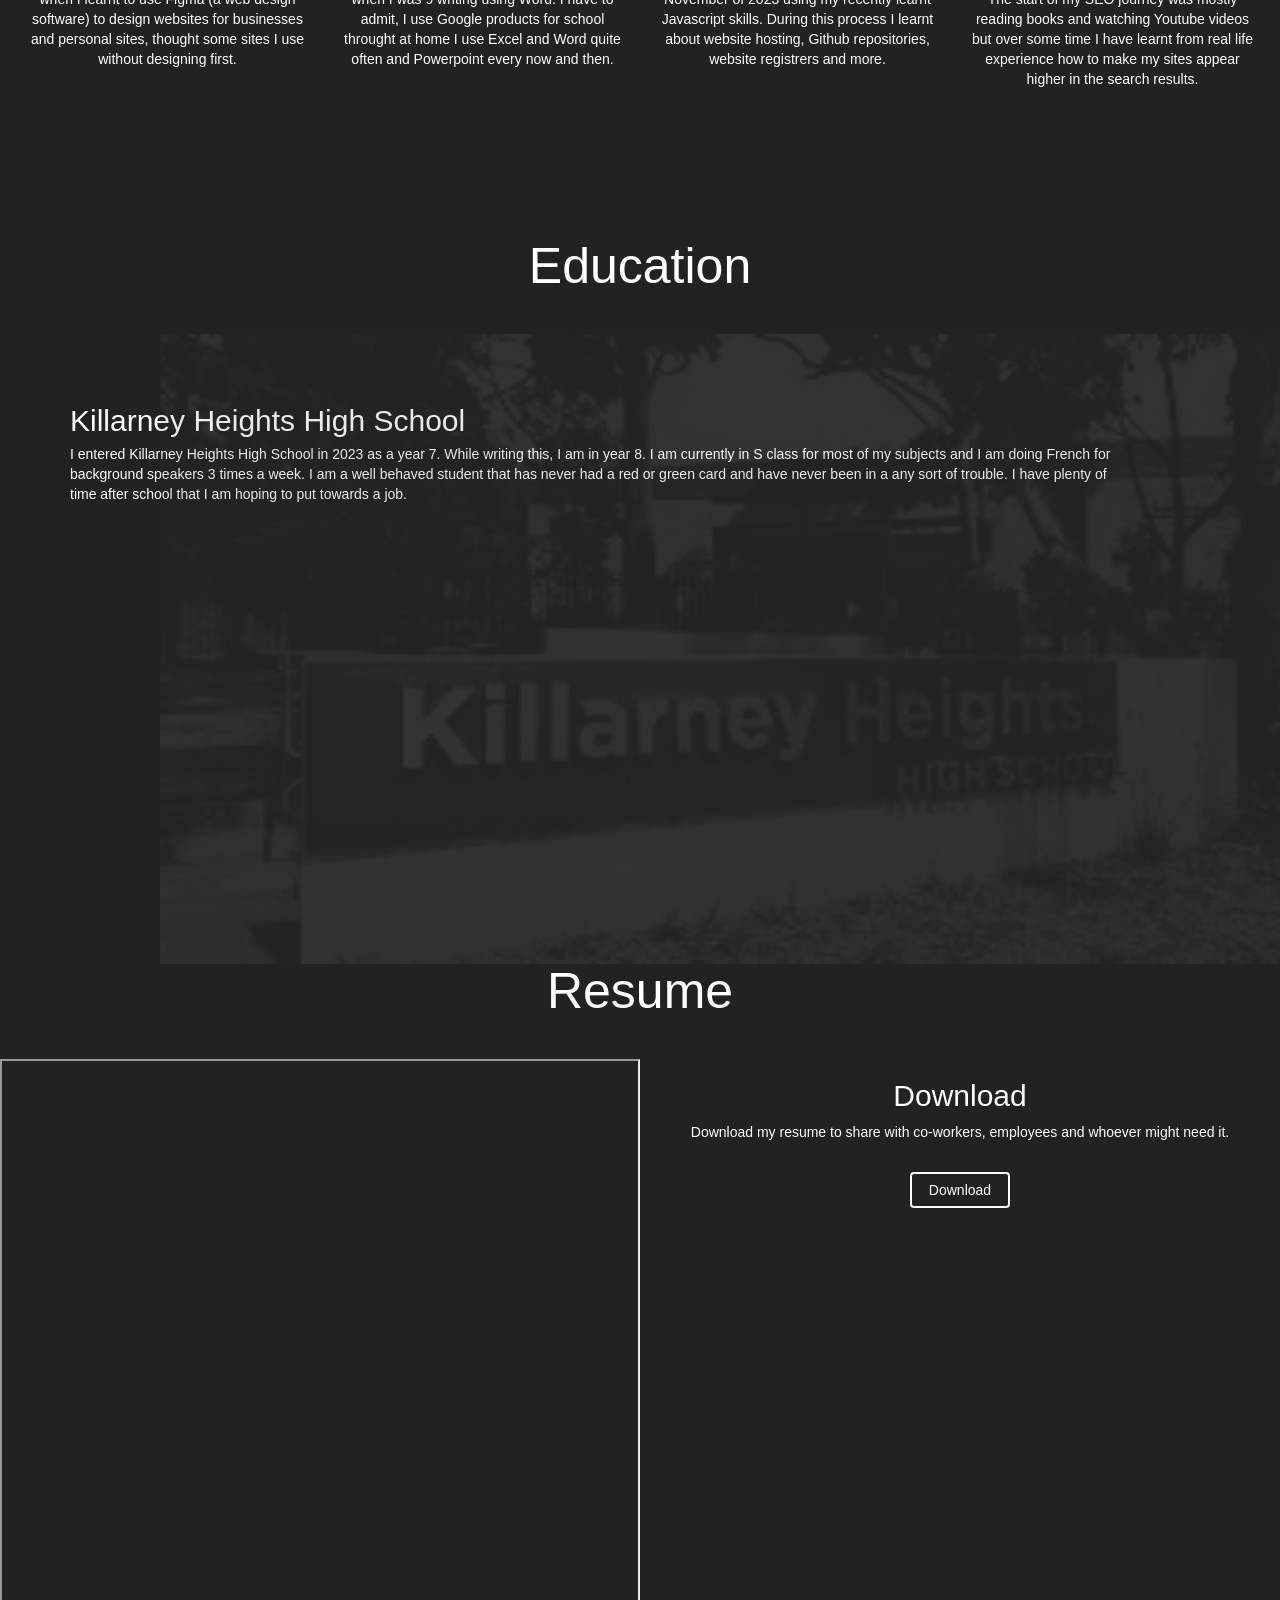
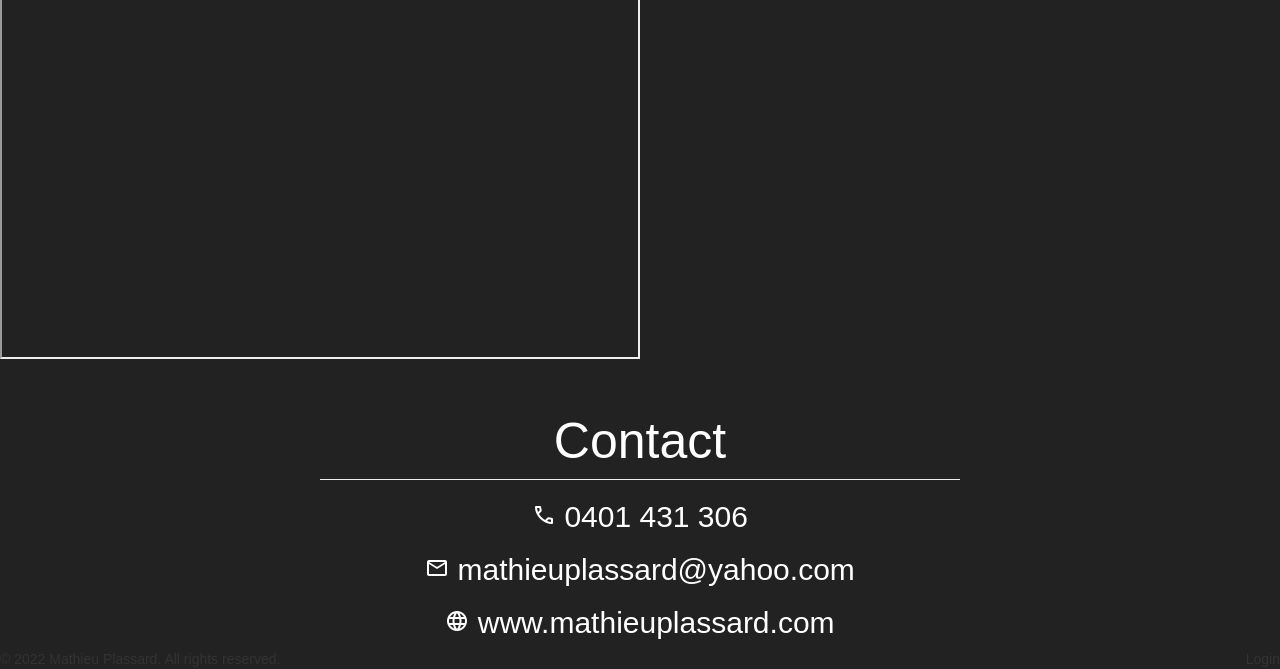
==== commit 93c3043e: "Add files via upload" ====
--- a/index.html
+++ b/index.html
@@ -15,10 +15,6 @@
     <link rel="stylesheet" href="https://fonts.googleapis.com/css2?family=Material+Symbols+Outlined:opsz,wght,FILL,GRAD@24,400,0,0" />
 </head>
 <body>
-  <div class="notification-bar">
-    <p class="text1">Mathieu Plassard has Launched a New Site!<a target="_blank" href="https://www.code-haven.com">View Now</a></p>
-		<button class="btn btn-close dismisbar"  type="button">&times;</button>
-</div>
 
     <nav class="navbar-inverse bar" id="nav">
         <div class="navbar-header">
@@ -32,12 +28,16 @@
             <ul class="nav navbar-nav text">
                 <li><a class="item" href="#About"><p class="hover-underline-animation">About Me</p></a></li>
                 <li><a class="item" href="#Skills"><p class="hover-underline-animation">Skills</p></a></li>                
-                <li><a class="item" href="#Education"><p class="hover-underline-animation">Education</p></a></li>
                 <li><a class="item" href="#Resume"><p class="hover-underline-animation">Resume</p></a></li>
-                <li><a class="item contact" href="#Contacts"><p class="hover-underline-animation">Contact</p></a></li>
+                <li><a class="item" href="services.html"><p class="hover-underline-animation">Services</p></a></li>
             </ul>
         </div>
     </nav>
+
+    <div class="notification-bar">
+      <p class="text1">Mathieu Plassard has Launched a New Site!<a target="_blank" href="https://www.code-haven.com">View Now</a></p>
+      <button class="btn btn-close dismisbar"  type="button">&times;</button>
+    </div>
 
 
     <div class="main">
@@ -175,7 +175,10 @@
       <h2 class="cs"><span class="material-symbols-outlined">language</span> www.mathieuplassard.com</h2>
     </div>
 
-    <p>&copy; 2022 Mathieu Plassard. All rights reserved.</p>
+    <footer>
+      <p>&copy; 2022 Mathieu Plassard. All rights reserved.</p>
+      <a href="login.html">Login</a>
+    </footer>
     
 
     <link rel="stylesheet" href="style.css">
--- a/style.css
+++ b/style.css
@@ -1,53 +1,52 @@
+/*  || IMPORTS */
+
 @import url("https://fonts.googleapis.com/css2?family=Roboto&display=swap");
+
+/*  || RESET */
+
+* {
+  margin: 0;
+  padding: 0;
+  box-sizing: border-box;
+}
+
+/*  || VARIABLES */
+
+:root {
+  /* COLOR */
+  --BGC: #222;
+  --PRIMARY-COLOR: #222;
+  --SECONDARY-COLOR: #25aae8;
+  --ADDITIONAL-COLOR: #fff;
+  /* FONTS */
+  --FONT: "Roboto", sans-serif;
+  --FS-MAIN: 22px;
+  --FS-TITLE: 32px;
+  --FC: white;
+  /* OTHER */
+}
+
+/*  || UTILITY CLASSES */
+
+.underline {
+  text-decoration: underline;
+}
+
+/*  || GENERAL */
+
+html {
+  scroll-behavior: smooth;
+  font-family: var(--FONT);
+}
 
 body {
   background-color: #222;
   width: 100%;
   max-width: 100%;
-}
-
-.notification-bar {
-  position: sticky;
-  z-index: 10;
-  top: 50px;
-  height: 50px;
-  left: 0;
-  right: 0;
-	background-color:white;
-  margin-top: 10px;
-  font-size: 20px;
-  right: 50%;
-}
-
-.text1 a {
-  margin-left: 30px;
-}
-
-.notification-bar a:hover {
-  text-decoration: none;
-}
-
-.text1 {
-  position: absolute;
-  top: 10px;
-  color: black;
-  display: inline;
-  padding-left: 20px;
-  padding-left: 65vh;
-}
-
-.btn.btn-close {
-  display: inline-block;
-  float: right;
-  color: black;
-  background-color: white;
-	font-weight:500;
-  font-size: 20px;
-  padding-top: 10px;
-}
-
-
-
+  scroll-behavior: smooth;
+}
+
+/*  || RESPONSIVE */
 @media (max-width: 890px) {
   /* mobile settings */
   .navbar-toggle {
@@ -82,40 +81,96 @@
   }
 }
 
-@media (min-width: 890px) {
-  /* desktop settings */
-}
-
-.text {
-  float: left;
-  color: white;
-}
-
-.contact {
-  float: right;
-  margin: 10px 10px;
-  padding: 5px;
-  border: 1px solid white;
-  border-radius: 10px;
-  width: 100px;
-  text-align: center;
-  height: 40px;
-  font-size: 15px;
-}
-
-.contact p {
-  margin: 0;
-  padding: 0;
-  color: white;
-  margin-top: 4px;
-}
-
-.contact:hover {
-  text-decoration: none;
-}
+@media (max-width: 890px) {
+  .main h1 {
+    margin: auto;
+  }
+
+  .main {
+    text-align: center;
+    margin: auto;
+  }
+
+  .e-grid {
+    grid-template-columns: 1fr 1fr;
+  }
+
+  .education img {
+    width: 100%;
+  }
+
+  .education h2 {
+    padding: auto;
+  }
+
+  .education p {
+    padding-top: 60px;
+  }
+
+  .resume .rd {
+    display: flex;
+    flex-direction: column;
+    width: 100%;
+  }
+
+  .resume .rl {
+    width: 100%;
+  }
+
+  .resume .rr {
+    text-align: center;
+    margin: auto;
+  }
+
+  .notification-bar p {
+    padding: 0;
+    position: sticky;
+    left: 0;
+    font-size: 14px;
+  }
+
+  .element,
+  .frame,
+  .carousel {
+    width: 100%;
+  }
+
+  .frame {
+    height: 130px;
+  }
+
+  @keyframes carousel {
+    0%,
+    20% {
+      transform: translateY(-0px);
+    }
+    25%,
+    45% {
+      transform: translateY(-130px);
+    }
+    50%,
+    70% {
+      transform: translateY(-260px);
+    }
+    75%,
+    95% {
+      transform: translateY(-465px);
+    }
+    100% {
+      transform: translateY(-600px);
+    }
+  }
+
+  .element:nth-child(4) {
+    padding-top: 70px;
+    padding-bottom: 70px;
+  }
+}
+
+/*  || BLOCKS */
 
 .bar {
-  background-color: #222;
+  background-color: var(--BGC);
   height: 50px;
   z-index: 9999;
   position: fixed;
@@ -124,18 +179,18 @@
 }
 
 .item {
-  color: #25abe8;
+  color: var(--SECONDARY-COLOR);
 }
 
 .text a :hover {
-  color: white;
+  color: var(--ADDITIONAL-COLOR);
   visibility: initial;
 }
 
 .hover-underline-animation {
   display: inline-block;
   position: relative;
-  color: white;
+  color: var(--FC);
 }
 
 .hover-underline-animation::after {
@@ -146,7 +201,7 @@
   height: 2px;
   bottom: 0;
   left: 0;
-  background-color: #25abe8;
+  background-color: var(--SECONDARY-COLOR);
   transform-origin: bottom right;
   transition: transform 0.25s ease-out;
 }
@@ -154,6 +209,67 @@
 .hover-underline-animation:hover::after {
   transform: scaleX(1);
   transform-origin: bottom left;
+}
+
+.nav {
+  width: 100%;
+}
+
+.nav li .contact {
+  display: inline;
+  position: fixed;
+  top: -5px;
+  right: 10px;
+}
+
+.contact p {
+  color: var(--FC);
+  width: 75px;
+  text-align: center;
+  border: 1px solid var(--ADDITIONAL-COLOR);
+  border-radius: 5px;
+  padding: 5px;
+}
+
+/* foguhb */
+
+.notification-bar {
+  display: flex;
+  justify-content: center;
+  position: sticky;
+  z-index: 10;
+  top: 50px;
+  height: 50px;
+  left: 0;
+  right: 0;
+  background-color: white;
+  margin-top: 10px;
+  font-size: 20px;
+}
+
+.text1 a {
+  margin-left: 30px;
+}
+
+.notification-bar a:hover {
+  text-decoration: none;
+}
+
+.text1 {
+  position: absolute;
+  top: 10px;
+  color: black;
+  display: inline;
+}
+
+.btn-close {
+  display: inline;
+  margin-left: auto;
+  color: black;
+  background-color: white;
+  font-weight: 500;
+  font-size: 20px;
+  padding-top: 10px;
 }
 
 .main {
@@ -187,6 +303,7 @@
   font-size: 50px;
   line-height: 60px;
   color: #25abe8;
+  width: 100%;
 }
 
 .carousel {
@@ -214,7 +331,6 @@
     transform: translateY(-280px);
   }
 }
-
 
 #section05 a {
   padding-top: 70px;
@@ -272,7 +388,7 @@
 
 /* The actual timeline (the vertical ruler) */
 .timeline::after {
-  content: '';
+  content: "";
   position: absolute;
   width: 6px;
   background-color: white;
@@ -281,8 +397,6 @@
   left: 50%;
   margin-left: -3px;
 }
-
-
 
 /* Container around content */
 .container {
@@ -295,13 +409,13 @@
 
 /* The circles on the timeline */
 .container::after {
-  content: '';
+  content: "";
   position: absolute;
   width: 25px;
   height: 25px;
   right: -13px;
-  background-color: #61D4E8;
-  border: 4px solid #2DA1E7;
+  background-color: #61d4e8;
+  border: 4px solid #2da1e7;
   top: 15px;
   border-radius: 50%;
   z-index: 1;
@@ -356,23 +470,23 @@
   background-color: white;
   position: relative;
   border-radius: 6px;
- }
+}
 
 /* Media queries - Responsive timeline on screens less than 600px wide */
 @media screen and (max-width: 600px) {
-/* Place the timelime to the left */
+  /* Place the timelime to the left */
   .timeline::after {
     left: 27px;
   }
 
-/* Full-width containers */
+  /* Full-width containers */
   .container {
     width: 100%;
     padding-left: 70px;
     padding-right: 25px;
   }
 
-/* Make sure that all arrows are pointing leftwards */
+  /* Make sure that all arrows are pointing leftwards */
   .container::before {
     left: 60px;
     border: medium solid white;
@@ -380,12 +494,13 @@
     border-color: transparent white transparent transparent;
   }
 
-/* Make sure all circles are at the same spot */
-  .left::after, .right::after {
+  /* Make sure all circles are at the same spot */
+  .left::after,
+  .right::after {
     left: 15px;
   }
 
-/* Make all right containers behave like the left ones */
+  /* Make all right containers behave like the left ones */
   .right {
     left: 0%;
   }
@@ -499,7 +614,7 @@
 .resume a:hover {
   text-decoration: none;
   color: white;
-} 
+}
 
 .contacts {
   text-align: center;
@@ -513,6 +628,7 @@
 
 .contacts hr {
   width: 50vw;
+  margin: auto;
 }
 
 .footer {
@@ -521,62 +637,25 @@
   margin-top: 70px;
 }
 
-/* Phone Settings From Here */
-
-@media (max-width: 890px) {
-  .main h1 {
-    width: 80vw;
-    margin: auto;
-  }
-
-  .main {
-    text-align: center;
-    margin: auto;
-  }
-
-  .e-grid {
-    grid-template-columns: 1fr 1fr;
-  }
-
-  .education img {
-    width: 100vw;
-  }
-
-  .education h2 {
-    padding: auto;
-  }
-
-  .education p {
-    padding-top: 60px;
-  }
-
-  .resume .rd {
-    display: flex;
-    flex-direction: column;
-    width: 100vw;
-  }
-
-  .resume .rl {
-    width: 100vw;
-  }
-
-  .resume .rr {
-    text-align: center;
-    margin: auto;
-  }
-
-  .contacts {
-    width: 100vw;
-  }
-
-  .notification-bar p {
-    padding: 0;
-    position: sticky;
-    left: 0;
-    font-size: 14px;
-  }
-
-  body {
-    max-width: 100vw;
-  }
-}+footer {
+  display: block;
+  width: 100%;
+}
+
+footer p {
+  display: inline;
+}
+
+footer a {
+  display: inline;
+  color: #333;
+  text-align: right;
+  float: right;
+  cursor: default;
+}
+
+footer a:hover,
+footer a:visited {
+  text-decoration: none;
+  color: #333;
+}
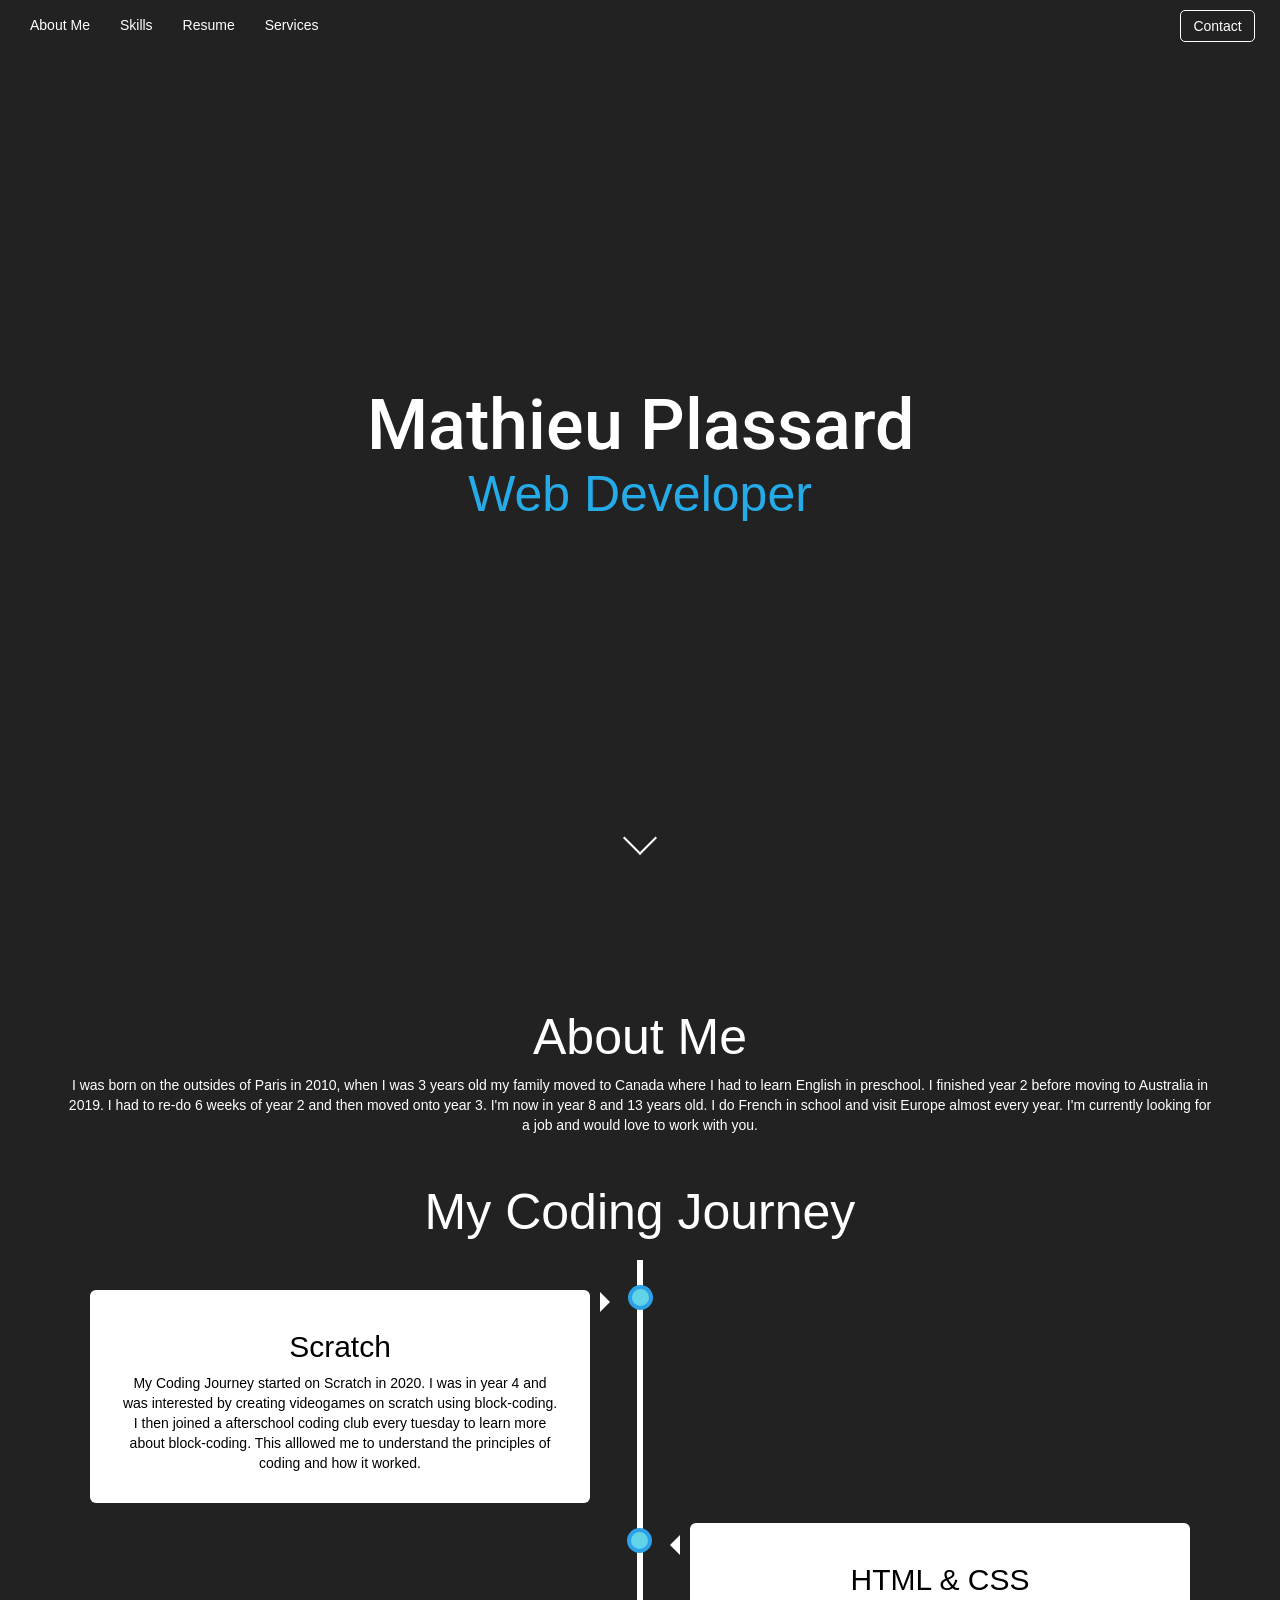
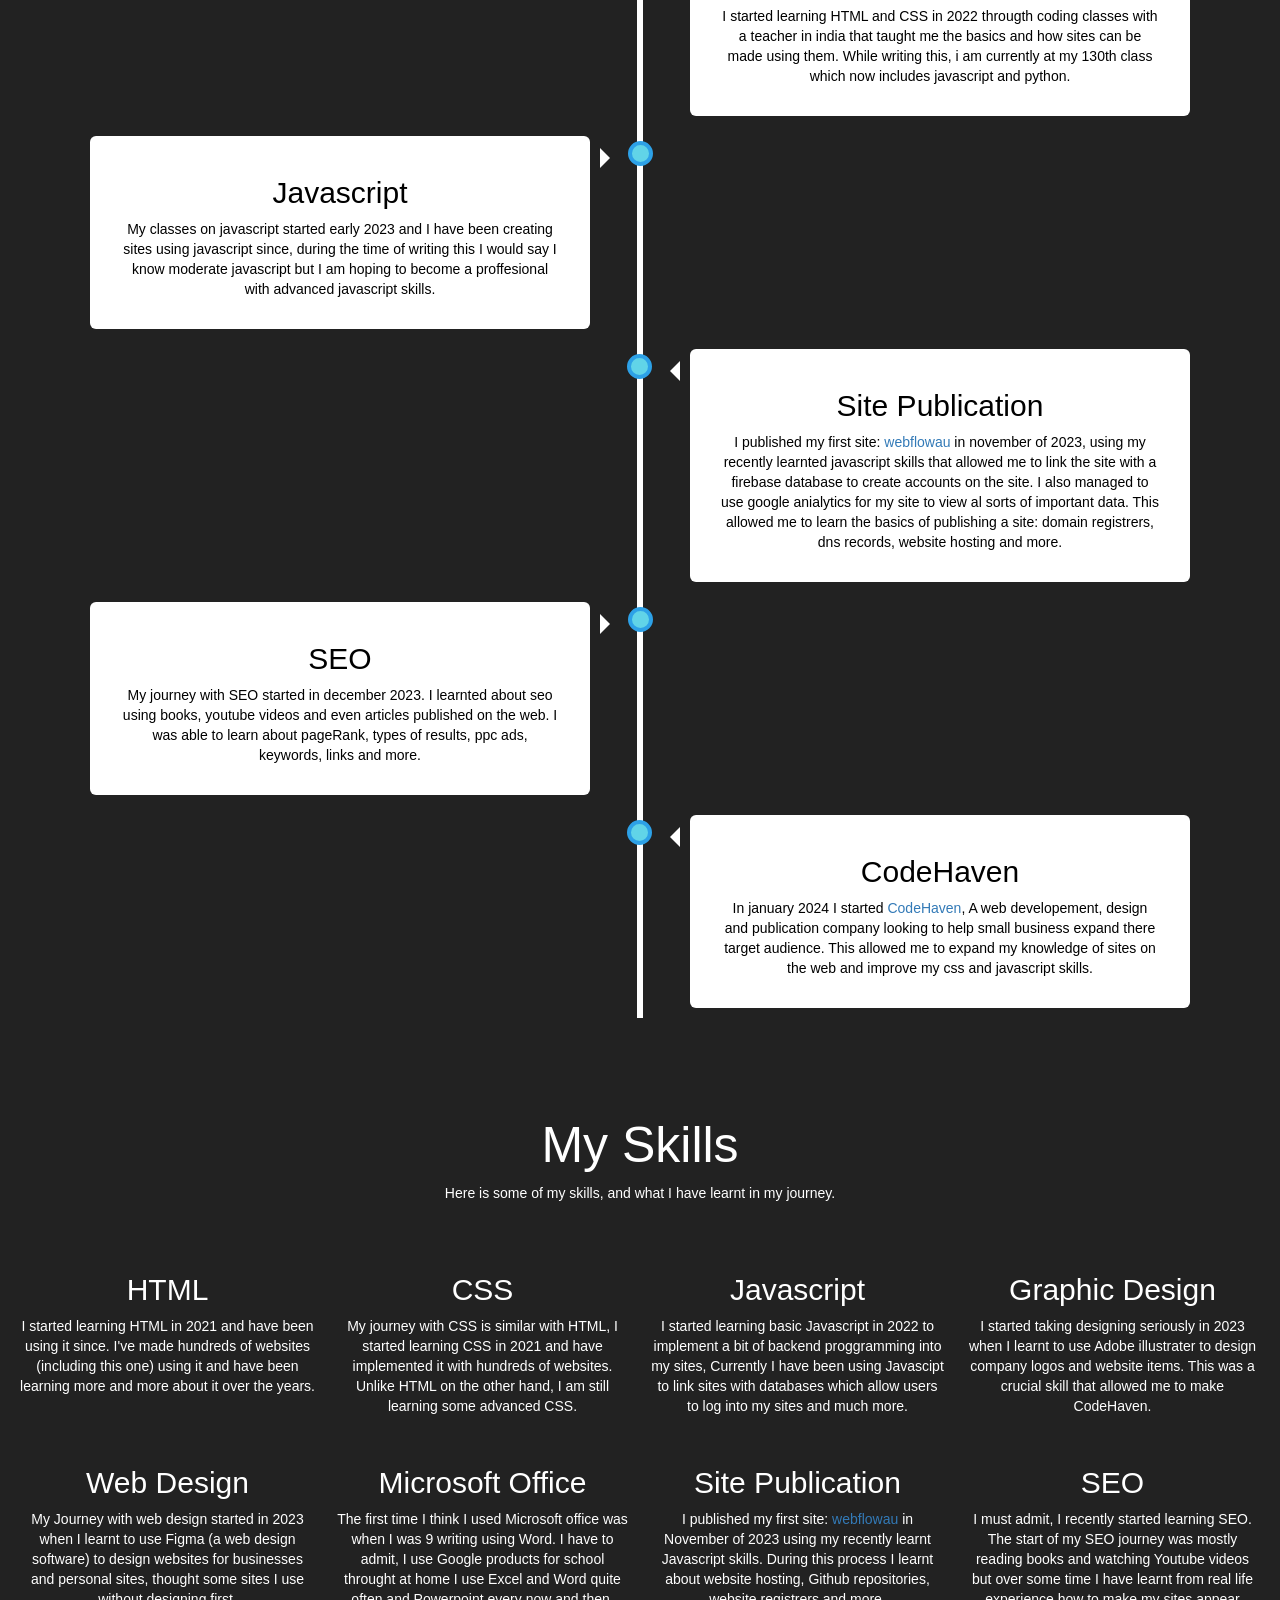
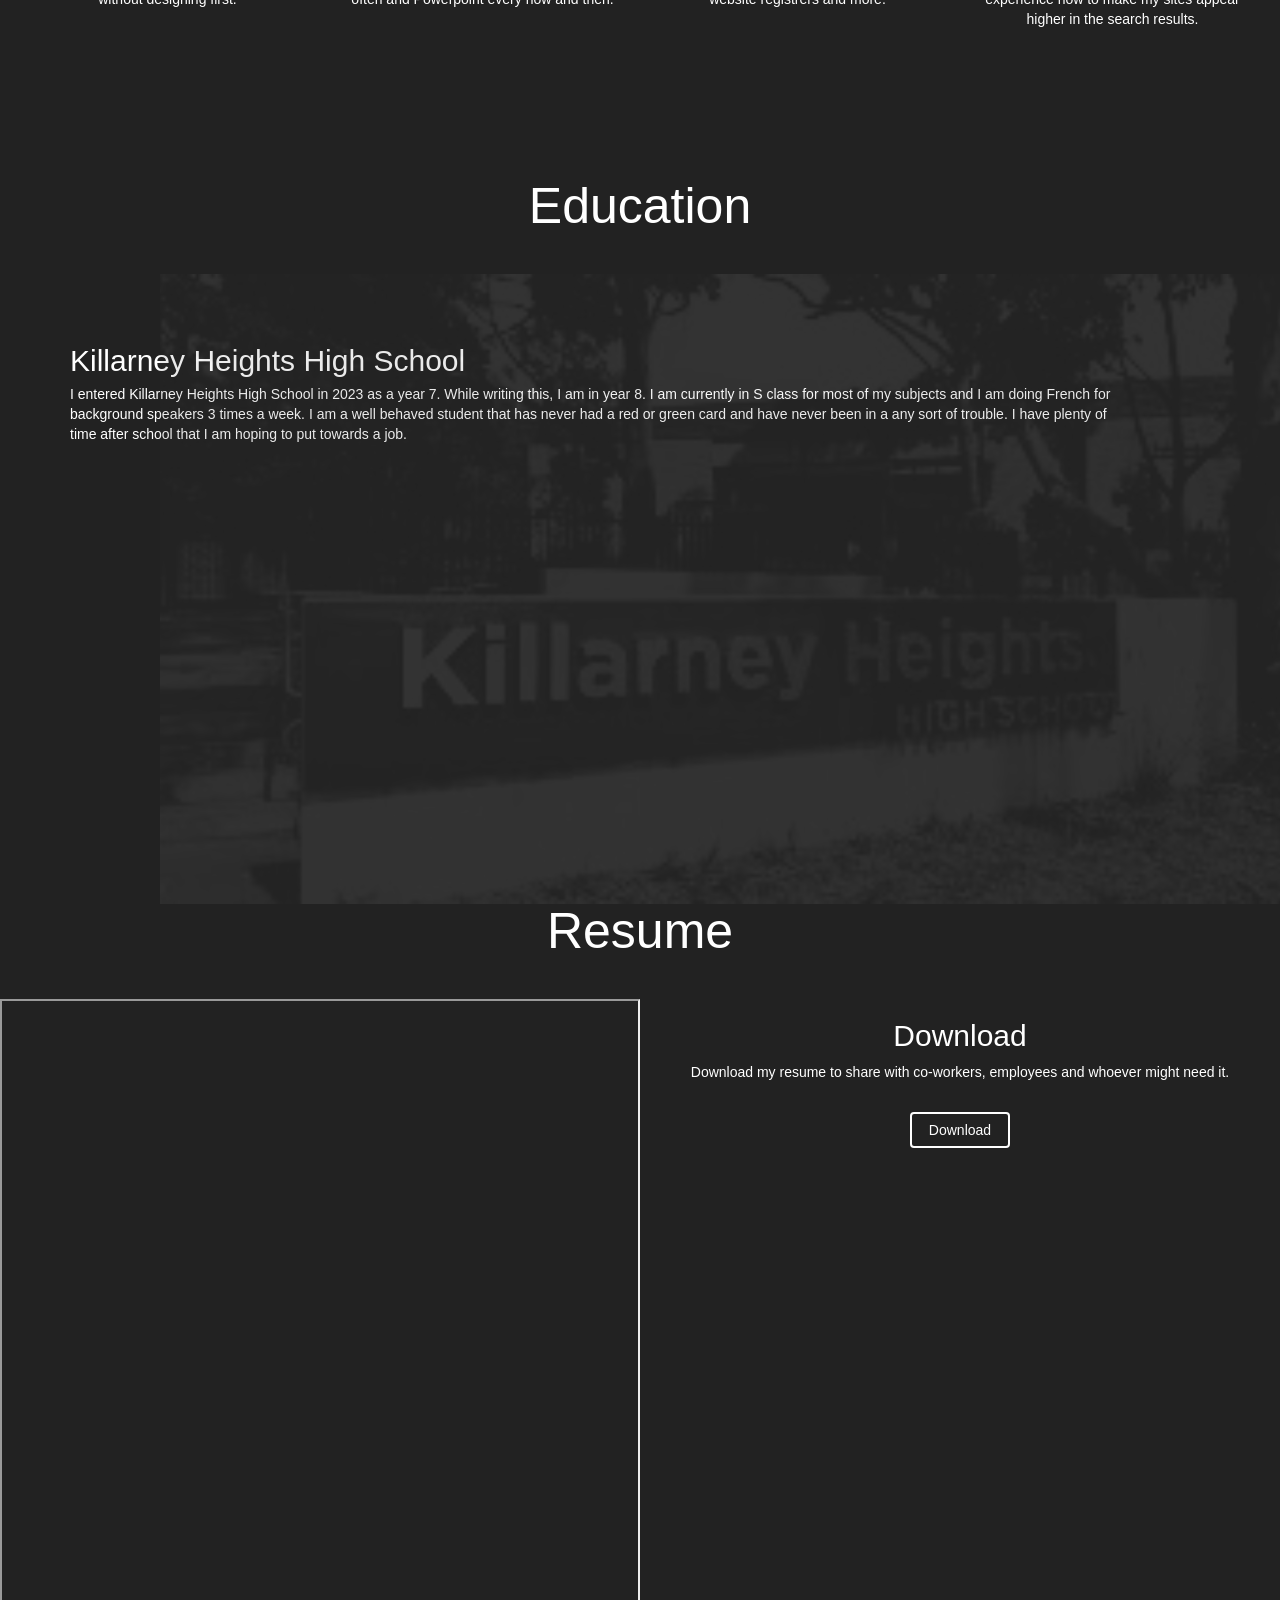
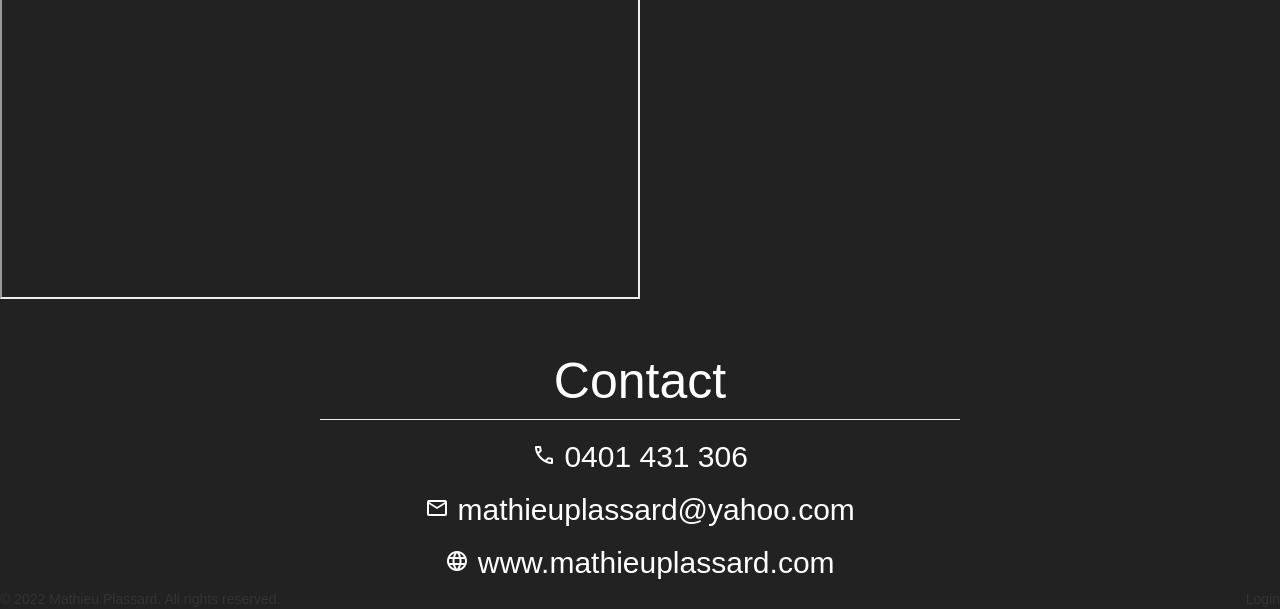
==== commit 4a5edf4e: "Update index.html" ====
--- a/index.html
+++ b/index.html
@@ -33,11 +33,6 @@
             </ul>
         </div>
     </nav>
-
-    <div class="notification-bar">
-      <p class="text1">Mathieu Plassard has Launched a New Site!<a target="_blank" href="https://www.code-haven.com">View Now</a></p>
-      <button class="btn btn-close dismisbar"  type="button">&times;</button>
-    </div>
 
 
     <div class="main">
@@ -187,4 +182,5 @@
 
 </div>
 </body>
-</html>+
+</html>
